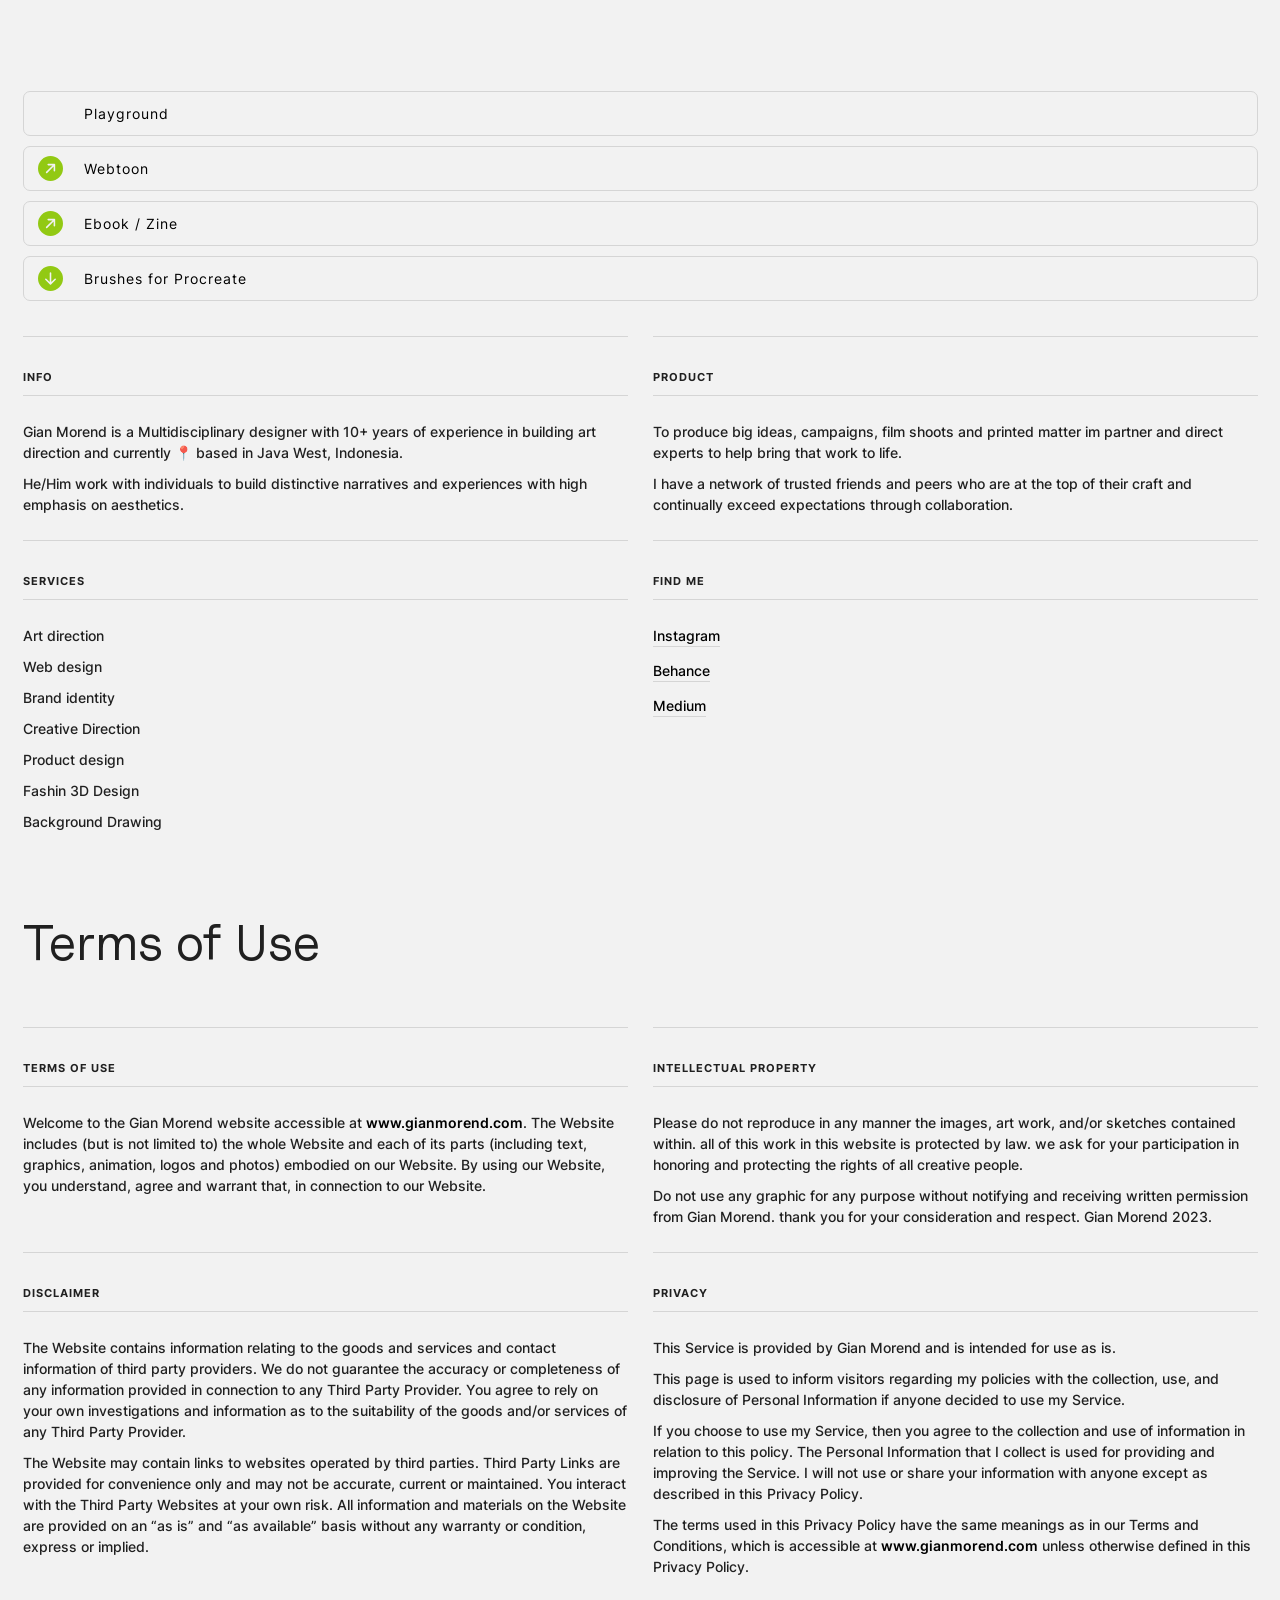
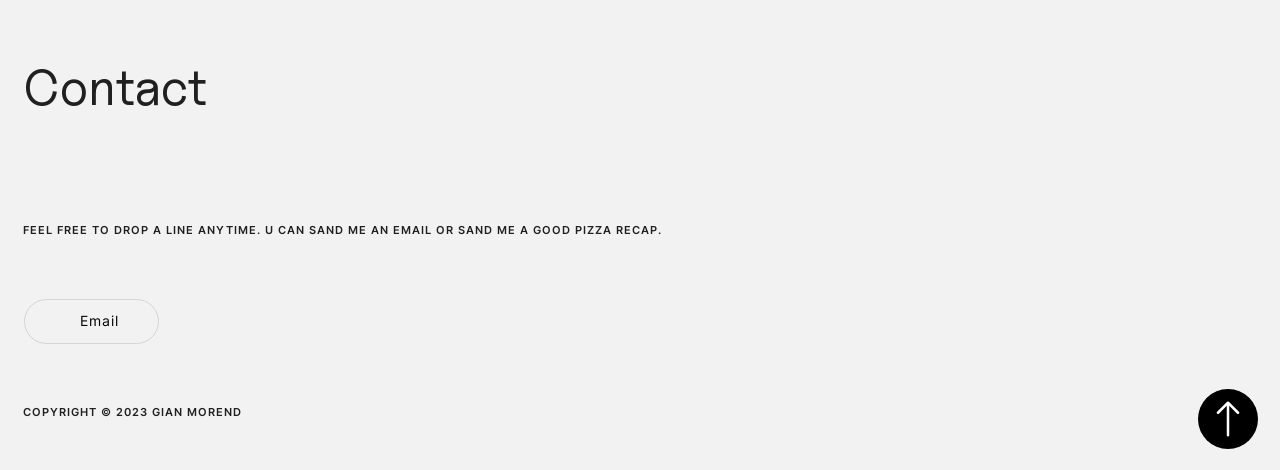
==== index.html @ 95c5c46a "Add files via upload" ====
<!DOCTYPE html>
<html lang="en">

<head>
    <meta http-equiv="Content-Type" content="text/html; charset=utf-8">
    <title>About</title>
    <meta name="viewport" content="width=device-width, initial-scale=1.0">

    <meta name="yandex-verification" content="52878cf6aee38887" />
    <meta name="twitter:card" content="summary_large_image" />
    <meta name="twitter:site" content="@gianmorend" />
    <meta name="twitter:title" content="Gian Morend" />
    <meta name="twitter:description" content="INDENPENDENT DESIGNER. WEBTOONIST AND SCREENWRITER" />
    <meta name="twitter:image"
        content="https://res.cloudinary.com/morend/image/upload/v1678618987/Screenshot_from_2023-03-12_18-02-25_wudbld.png" />
    <meta name="description" content="INDENPENDENT DESIGNER. WEBTOONIST AND SCREENWRITER">
    <meta name="keywords" content="Brush, Procreate, Morend Brush for Procreate">
    <meta content="Morend brush for procreate">
    <link rel="shortcut icon"
        href="https://res.cloudinary.com/morend/image/upload/v1679124989/icon/moai_1f5ff_qkqwdt.webp">

    <link rel="stylesheet" href="css/css.css">
    <link rel="stylesheet" href="css/owl.carousel.min.css" />
    <link type="text/css" rel="stylesheet" href="css/materialize.min.css" media="screen,projection">

    <!-- Google Tag Manager -->
    <script>
        (function (w, d, s, l, i) {
            w[l] = w[l] || [];
            w[l].push({
                'gtm.start': new Date().getTime(),
                event: 'gtm.js'
            });
            var f = d.getElementsByTagName(s)[0],
                j = d.createElement(s),
                dl = l != 'dataLayer' ? '&l=' + l : '';
            j.async = true;
            j.src =
                'https://www.googletagmanager.com/gtm.js?id=' + i + dl;
            f.parentNode.insertBefore(j, f);
        })(window, document, 'script', 'dataLayer', 'GTM-NZN8H2R9');
    </script>
    <!-- End Google Tag Manager -->

    <!-- Google tag (gtag.js) -->
    <script async src="https://www.googletagmanager.com/gtag/js?id=G-K4Y9S3C2N0"></script>
    <script>
        window.dataLayer = window.dataLayer || [];

        function gtag() {
            dataLayer.push(arguments);
        }
        gtag('js', new Date());

        gtag('config', 'G-K4Y9S3C2N0');
    </script>
</head>

<body>
    <!-- Google Tag Manager (noscript) -->
    <noscript>
        <iframe src="https://www.googletagmanager.com/ns.html?id=GTM-NZN8H2R9" height="0" width="0"
            style="display:none;visibility:hidden">
        </iframe>
    </noscript>
    <!-- End Google Tag Manager (noscript) -->

    <div id="top"></div>
    <div class="top"></div>

    <div class="row hidephone">
        <div class="col-s-12 col-m-12 col-l-12 col-b-6">
            <div class="btnheader">
                <a href="index.html">
                    <div class="btnlink">
                        <svg xmlns="http://www.w3.org/2000/svg" width="16" height="16" fill="currentColor"
                            class="bi bi-arrow-up-right-circle-fill" viewBox="0 0 16 16">
                            <path
                                d="M0 8a8 8 0 1 0 16 0A8 8 0 0 0 0 8zm5.904 2.803a.5.5 0 1 1-.707-.707L9.293 6H6.525a.5.5 0 1 1 0-1H10.5a.5.5 0 0 1 .5.5v3.975a.5.5 0 0 1-1 0V6.707l-4.096 4.096z" />
                        </svg>
                        <div class="btnico hitam">
                            Webtoon
                        </div>
                    </div>
                </a>
                <a href="index.html">
                    <div class="btnlink">
                        <svg xmlns="http://www.w3.org/2000/svg" width="16" height="16" fill="currentColor"
                            class="bi bi-arrow-up-right-circle-fill" viewBox="0 0 16 16">
                            <path
                                d="M0 8a8 8 0 1 0 16 0A8 8 0 0 0 0 8zm5.904 2.803a.5.5 0 1 1-.707-.707L9.293 6H6.525a.5.5 0 1 1 0-1H10.5a.5.5 0 0 1 .5.5v3.975a.5.5 0 0 1-1 0V6.707l-4.096 4.096z" />
                        </svg>
                        <div class="btnico hitam">
                            Ebook
                        </div>
                    </div>
                </a>
                <a href="index.html">
                    <div class="btnlink">
                        <svg xmlns="http://www.w3.org/2000/svg" width="16" height="16" fill="currentColor"
                            class="bi bi-arrow-down-circle-fill" viewBox="0 0 16 16">
                            <path
                                d="M16 8A8 8 0 1 1 0 8a8 8 0 0 1 16 0zM8.5 4.5a.5.5 0 0 0-1 0v5.793L5.354 8.146a.5.5 0 1 0-.708.708l3 3a.5.5 0 0 0 .708 0l3-3a.5.5 0 0 0-.708-.708L8.5 10.293V4.5z" />
                        </svg>
                        <div class="btnico hitam">
                            Brushes
                        </div>
                    </div>
                </a>
            </div>
        </div>
    </div>
    <div class="row hidephone">
        <div class="col-s-12 col-m-12 col-l-12 col-b-6">
            <div class="btnheaderright">
                <!--<a href="index.html">
                    <div class="btnlink right">
                        <div id="pin"></div>
                        <div class="btnico hitam">
                            Shop
                        </div>
                    </div>
                </a>-->
                <a href="index.html">
                    <div class="btnlink right">
                        <div id="ig"></div>
                        <div class="btnico hitam">
                            Playground
                        </div>
                    </div>
                </a>
            </div>
        </div>
    </div>

    <div class="collection">
        <div class="owl-carousel owl-theme">
            <div class="item">
                <img src="img/Portrait/01.jpg" alt="">
            </div>
            <div class="item">
                <img src="img/Portrait/02.jpg" alt="">
            </div>
            <div class="item">
                <img src="img/Portrait/03.jpg" alt="">
            </div>
            <div class="item">
                <img src="img/Portrait/04.jpg" alt="">
            </div>
            <div class="item">
                <img src="img/Portrait/05.jpg" alt="">
            </div>
        </div>
    </div>

    <div class="feed">
        <div class="row">
            <div class="col-m-12 col-s-12 hidedesktop">
                <div class="space">

                    <ul>
                        <li>
                            <img src="img/Portrait/02.jpg" alt="" srcset="">
                            <a href="playground.html">
                                <div class="btnphone">
                                    <div id="ig"></div>
                                    <em>
                                        Playground
                                    </em>
                                </div>
                            </a>
                        </li>
                    </ul>


                    <!--<a href="">
                        <div class="btnphone">
                            <div id="pin"></div>
                            <em>
                                Shop
                            </em>
                        </div>
                    </a>-->

                    <a href="">
                        <div class="btnphone">
                            <svg xmlns="http://www.w3.org/2000/svg" width="16" height="16" fill="currentColor"
                                class="bi bi-arrow-up-right-circle-fill" viewBox="0 0 16 16">
                                <path
                                    d="M0 8a8 8 0 1 0 16 0A8 8 0 0 0 0 8zm5.904 2.803a.5.5 0 1 1-.707-.707L9.293 6H6.525a.5.5 0 1 1 0-1H10.5a.5.5 0 0 1 .5.5v3.975a.5.5 0 0 1-1 0V6.707l-4.096 4.096z" />
                            </svg>
                            <em>
                                Webtoon
                            </em>
                        </div>
                    </a>
                    <a href="">
                        <div class="btnphone">
                            <svg xmlns="http://www.w3.org/2000/svg" width="16" height="16" fill="currentColor"
                                class="bi bi-arrow-up-right-circle-fill" viewBox="0 0 16 16">
                                <path
                                    d="M0 8a8 8 0 1 0 16 0A8 8 0 0 0 0 8zm5.904 2.803a.5.5 0 1 1-.707-.707L9.293 6H6.525a.5.5 0 1 1 0-1H10.5a.5.5 0 0 1 .5.5v3.975a.5.5 0 0 1-1 0V6.707l-4.096 4.096z" />
                            </svg>
                            <em>
                                Ebook / Zine
                            </em>
                        </div>
                    </a>
                    <a href="">
                        <div class="btnphone">
                            <svg xmlns="http://www.w3.org/2000/svg" width="16" height="16" fill="currentColor"
                                class="bi bi-arrow-down-circle-fill" viewBox="0 0 16 16">
                                <path
                                    d="M16 8A8 8 0 1 1 0 8a8 8 0 0 1 16 0zM8.5 4.5a.5.5 0 0 0-1 0v5.793L5.354 8.146a.5.5 0 1 0-.708.708l3 3a.5.5 0 0 0 .708 0l3-3a.5.5 0 0 0-.708-.708L8.5 10.293V4.5z" />
                            </svg>
                            <em>
                                Brushes for Procreate
                            </em>
                        </div>
                    </a>
                </div>
            </div>
        </div>
    </div>

    <div class="feed">
        <div class="row">
            <div class="col-s-12 col-m-6 col-l-6 col-b-3">
                <div class="titlemenu">
                    <p>Info</p>
                </div>
                <div class="info">
                    <p>
                        Gian Morend is a Multidisciplinary designer
                        with 10+ years of experience in
                        building art direction and currently 📍 based in
                        Java West, Indonesia.
                    </p>
                    <p>
                        He/Him work with individuals to build
                        distinctive narratives and experiences with high
                        emphasis on aesthetics.
                    </p>
                </div>
            </div>

            <div class="col-s-12 col-m-6 col-l-6 col-b-3">
                <div class="titlemenu">
                    <p>Product</p>
                </div>
                <div class="info">
                    <p>
                        To produce big ideas, campaigns, film shoots and printed matter im partner and direct
                        experts to
                        help bring that work to life.
                    </p>
                    <p>
                        I have a network of trusted friends and peers who are at the
                        top of their craft and continually exceed expectations through collaboration.
                    </p>
                </div>
            </div>

            <div class="col-s-12 col-m-6 col-l-6 col-b-3">
                <div class="titlemenu">
                    <p>Services</p>
                </div>
                <div class="info">
                    <p>
                        Art direction
                    </p>
                    <p>
                        Web design
                    </p>
                    <p>
                        Brand identity
                    </p>
                    <p>
                        Creative Direction
                    </p>
                    <p>
                        Product design
                    </p>
                    <p>
                        Fashin 3D Design
                    </p>
                    <p>
                        Background Drawing
                    </p>
                </div>
            </div>

            <div class="col-s-12 col-m-6 col-l-6 col-b-3">
                <div class="titlemenu">
                    <p>Find Me</p>
                </div>
                <div class="info">
                    <div class="infobtn">
                        <div class="buton">
                            <a href="https://www.instagram.com/gianmorend/" target="_blank">
                                Instagram
                            </a>
                        </div>
                    </div>
                    <div class="infobtn">
                        <div class="buton">
                            <a href="https://www.behance.net/morend" target="_blank">
                                Behance
                            </a>
                        </div>
                    </div>
                    <div class="infobtn">
                        <div class="buton">
                            <a href="https://medium.com/@morend" target="_blank">
                                Medium
                            </a>
                        </div>
                    </div>
                </div>
            </div>

        </div>

        <div class="row">
            <div class="col-m-12 col-l-6 col-s-12">
                <div class="title">
                    Terms of Use
                </div>
            </div>
        </div>

        <div class="row">
            <div class="col-s-12 col-m-6 col-l-6 col-b-3">
                <div class="titlemenu">
                    <p>Terms of Use</p>
                </div>
                <div class="info">
                    <p>
                        Welcome to the Gian Morend website accessible at
                        <a href="https://gianmorend.com/">www.gianmorend.com</a>. The Website
                        includes (but is not limited to) the whole Website and each of its parts (including text,
                        graphics,
                        animation, logos and photos) embodied on our Website. By using our Website, you understand,
                        agree
                        and
                        warrant that, in connection to our Website.
                    </p>
                </div>
            </div>

            <div class="col-s-12 col-m-6 col-l-6 col-b-3">
                <div class="titlemenu">
                    <p>Intellectual Property</p>
                </div>
                <div class="info">
                    <p>
                        Please do not reproduce in any manner the images,
                        art work, and/or sketches contained within.
                        all of this work in this website is protected by law.
                        we ask for your participation in honoring and protecting
                        the rights of all creative people.
                    </p>
                    <p>
                        Do not use any graphic for any purpose without notifying
                        and receiving written permission from Gian Morend.
                        thank you for your consideration and respect.
                        Gian Morend 2023.
                    </p>
                </div>
            </div>

            <div class="col-s-12 col-m-6 col-l-6 col-b-3">
                <div class="titlemenu">
                    <p>Disclaimer</p>
                </div>
                <div class="info">
                    <p>
                        The Website contains information relating to the goods and services and contact information
                        of
                        third
                        party providers. We do not guarantee the accuracy or completeness of any
                        information provided in connection to any Third Party Provider. You agree to rely on your
                        own
                        investigations and information as to the suitability of the goods and/or services of any
                        Third
                        Party
                        Provider.
                    </p>

                    <p>
                        The Website may contain links to websites operated by third parties. Third Party
                        Links are provided for convenience only and may not be accurate, current or maintained.
                        You interact with the Third Party Websites at your own
                        risk. All information and materials on the Website are provided on an “as is” and “as
                        available”
                        basis
                        without any warranty or condition, express or implied.
                    </p>
                </div>
            </div>
            <div class="col-s-12 col-m-6 col-l-6 col-b-3">
                <div class="titlemenu">
                    <p>Privacy</p>
                </div>
                <div class="info">
                    <p>
                        This Service is provided by Gian Morend and is intended for use as is.
                    </p>
                    <p>
                        This page is used to inform visitors regarding my policies with the collection, use, and
                        disclosure
                        of
                        Personal Information if anyone decided to use my Service.
                    </p>
                    <p>
                        If you choose to use my Service, then you agree to the collection and use of information in
                        relation
                        to
                        this policy. The Personal Information that I collect is used for providing and improving the
                        Service. I
                        will not use or share your information with anyone except as described in this Privacy
                        Policy.
                    </p>
                    <p>
                        The terms used in this Privacy Policy have the same meanings as in our Terms and Conditions,
                        which
                        is
                        accessible at <a href="https://gianmorend.com/">www.gianmorend.com</a> unless otherwise
                        defined
                        in
                        this
                        Privacy Policy.
                    </p>

                </div>
            </div>
        </div>

        <div class="row">
            <div class="col-m-12 col-l-6 col-s-12">
                <div class="title">
                    Contact
                </div>
            </div>
        </div>

        <div class="row">
            <div class="col-s-12 col-m-12 col-l-12 col-b-12">
                <div class="info lite">
                    Feel free to drop a line anytime. U can sand me an Email or
                    sand me a good Pizza Recap.
                </div>
            </div>
            <div class="col-s-12 col-m-12 col-l-12 col-b-12">
                <a href="mailto:hi@gianmorend.com" target="_blank">
                    <div class="btnlink">
                        <div id="email"></div>
                        <em>
                            Email
                        </em>
                    </div>
                </a>
            </div>
            <div class="col-s-12 col-m-6 col-l-6 col-b-6">
                <div class="info lite">
                    COPYRIGHT © 2023 GIAN MOREND
                </div>
            </div>
            <div class="col-s-12 col-m-6 col-l-6 col-b-6">
                <div class="footer">
                    <a href="#top">
                        <div class="btntop">
                            <svg xmlns="http://www.w3.org/2000/svg" width="16" height="16" fill="currentColor"
                                class="bi bi-arrow-up" viewBox="0 0 16 16">
                                <path fill-rule="evenodd"
                                    d="M8 15a.5.5 0 0 0 .5-.5V2.707l3.146 3.147a.5.5 0 0 0 .708-.708l-4-4a.5.5 0 0 0-.708 0l-4 4a.5.5 0 1 0 .708.708L7.5 2.707V14.5a.5.5 0 0 0 .5.5z" />
                            </svg>
                        </div>
                    </a>
                </div>
            </div>
        </div>

    </div>



    <script type="text/javascript" src="https://code.jquery.com/jquery-3.2.1.min.js"></script>
    <script src="js/owl.carousel.min.js"></script>
    <script src="js/materialize.min.js"></script>

    <script>
        $(document).ready(function () {
            // the "href" attribute of the modal trigger must specify the modal ID that wants to be triggered
            $('.modal').modal();
        });
    </script>

    <script>
        $('.owl-carousel').owlCarousel({
            loop: true,
            margin: 20,
            nav: false,
            responsive: {
                0: {
                    stagePadding: 20,
                    items: 1.2
                },
                600: {
                    stagePadding: 20,
                    items: 1.3
                },
                1024: {
                    stagePadding: 20,
                    items: 3.3
                },
                1280: {
                    stagePadding: 20,
                    items: 4.3
                },
                1140: {
                    stagePadding: 20,
                    items: 3.5
                }
            }
        })
    </script>
</body>

</html>
---- css/css.css ----
html,
body {
    height: 100%;
    width: 100%;
    transition: 0.8s ease-in-out;

    /*padding: 0 5.5px 0 5.5px;*/
    margin: 0;
    scroll-behavior: smooth;
    line-height: 1.5;
    font-weight: 400;
    font-family: "Didotstd";
    font-family: "TheanoDidot";
    font-family: "SuisseIntlCond";
    font-family: "TheanoDidot";
    font-family: "DidoNewYorkSmall-Regulartlight";
    font-family: "NewYorkLarge-Regular";
    font-family: "NewYorkExtraLarge-Regular";
    font-family: "AppleGaramond";
    font-family: "AppleGaramond-Light";
    font-family: "Outfit";
    font-family: "NewYork";
    font-family: "TimesCnd";
    font-family: "ITCGaramondStd-LtCond";
    font-family: "TimesNewerRoman";
    font-family: "ABCSynt";
    font-family: "PPEditorialNew-Ultralight";
    font-family: "Oswald";
    font-family: "Didotlight";
    font-family: "SuisseIntlCond";
    font-family: "AveriaSerifLibre-Regular";
    font-family: "NewYorkMedium-Regular";
    font-family: "EBGaramond";
    font-family: "PPTelegraf-Regular";
    font-family: "SimpleType";
    font-family: "Almarai-Regular";
    font-family: "SairaCondensed-Medium";
    font-family: "PlusJakartaSans";
    font-family: "AveriaSerifLibre-light";
    font-family: "UncutSans";
    font-family: "Inter";

    background-color: #f1f1f1;
    background-color: #ffffff;
    background-color: #f2f2f2;
    /*font-family: -apple-system, BlinkMacSystemFont, "Segoe UI", Roboto,
        Oxygen-Sans, Ubuntu, Cantarell, "Helvetica Neue", sans-serif;*/
}

/* width */
::-webkit-scrollbar {
    width: 0px;
    transition: ease 0.4s;
    z-index: 0;
}

/* Track */
::-webkit-scrollbar-track {
    box-shadow: none;
}

/* Handle */
::-webkit-scrollbar-thumb {
    border-top: 6px solid #f2f2f2;
    border: 5px solid #f2f2f2;
    background: #d5d5d5;
    border-radius: 60px;
}

/* Handle on hover */
::-webkit-scrollbar-thumb:hover {
    background: #202020;
}

/* Drad color */
::selection {
    color: #f2f2f2;
    background: #202020;
}

:after,
:before {
    box-sizing: border-box;
    margin: 0;
    padding: 0;
}

* {
    box-sizing: border-box;
}

a {
    color: #000;
    text-decoration: none;
}

img {
    width: 100%;
    border-radius: 10px;
    pointer-events: none;
}


@font-face {
    font-display: wrap;
    font-family: "SimpleType";
    src: url("../font/SimpleType.ttf");
}

@font-face {
    font-display: swap;
    font-family: "PlusJakartaSans";
    src: url("../font/PlusJakartaSans.ttf");
}

@font-face {
    font-display: wrap;
    font-family: "Almarai-Regular";
    src: url("../font/Almarai-Regular.ttf");
}

@font-face {
    font-display: wrap;
    font-family: "SpaceGrotesk";
    src: url("../font/SpaceGrotesk-VariableFont_wght.ttf");
}

@font-face {
    font-display: wrap;
    font-family: "AveriaSerifLibre-light";
    src: url("../font/AveriaSerifLibre-light.ttf");
}

@font-face {
    font-display: wrap;
    font-family: "AveriaSerifLibre-Regular";
    src: url("../font/AveriaSerifLibre-Regular.ttf");
}

@font-face {
    font-display: wrap;
    font-family: "AveriaSerifLibre-Bold";
    src: url("../font/AveriaSerifLibre-Bold.ttf");
}

@font-face {
    font-display: wrap;
    font-family: "PPEditorialNew-Regular";
    src: url("../font/PPEditorialNew-Regular.otf");
}

@font-face {
    font-display: wrap;
    font-family: "PPEditorialNew-Ultralight";
    src: url("../font/PPEditorialNew-Ultralight.otf");
}

@font-face {
    font-display: wrap;
    font-family: "ITCGaramondStd-Lt";
    src: url("../font/ITCGaramondStd-Lt.otf");
}

@font-face {
    font-display: wrap;
    font-family: "ITCGaramondStd-LtCond";
    src: url("../font/ITCGaramondStd-LtCond.otf");
}

@font-face {
    font-display: wrap;
    font-family: "ITCGaramondStd-BkCond";
    src: url("../font/ITCGaramondStd-BkCond.otf");
}

@font-face {
    font-display: wrap;
    font-family: "PPTelegraf-Regular";
    src: url("../font/PPTelegraf-Regular.otf");
}

@font-face {
    font-display: wrap;
    font-family: "Syne";
    src: url("../font/Syne-VariableFont_wght.ttf");
}

@font-face {
    font-display: wrap;
    font-family: "CrimsonPro";
    src: url("../font/CrimsonPro-VariableFont_wght.ttf");
}

@font-face {
    font-display: wrap;
    font-family: "Oswald";
    src: url("../font/Oswald-VariableFont_wght.ttf");
}

@font-face {
    font-display: wrap;
    font-family: "Outfit";
    src: url("../font/Outfit-VariableFont_wght.ttf");
}

@font-face {
    font-display: wrap;
    font-family: "ABCSynt";
    src: url("../font/ABCSyntVariable-Trial.ttf");
}

@font-face {
    font-display: wrap;
    font-family: "EBGaramond";
    src: url("../font/EBGaramond-VariableFont_wght.ttf");
}

@font-face {
    font-display: wrap;
    font-family: "Didotstd";
    src: url("../font/Didot\ LT\ Std\ Roman.otf");
}

@font-face {
    font-display: wrap;
    font-family: "TheanoDidot";
    src: url("../font/TheanoDidot-Regular.ttf");
}

@font-face {
    font-display: wrap;
    font-family: "SuisseIntlCond";
    src: url("../font/SuisseIntlCond-Thin-WebTrial.ttf");
}

@font-face {
    font-display: wrap;
    font-family: "TimesCnd";
    src: url("../font/Times\ New\ Roman\ MT\ Std\ Condensed.otf");
}

@font-face {
    font-display: wrap;
    font-family: "TimesNewerRoman";
    src: url("../font/TimesNewerRoman-Regular.otf");
}

@font-face {
    font-display: wrap;
    font-family: "LibreCaslonDisplay";
    src: url("../font/LibreCaslonDisplay-Regular.ttf");
}

@font-face {
    font-display: wrap;
    font-family: "Times-New-Roman-Special";
    src: url("../font/Times-New-Roman-Special-G1.ttf");
}

@font-face {
    font-display: wrap;
    font-family: "Didotlight";
    src: url("../font/Didot\ HTFL11Light\ Regular.otf");
}

@font-face {
    font-display: wrap;
    font-family: "DidoNewYorkSmall-Regulartlight";
    src: url("../font/NewYorkSmall-Regular.otf");
}

@font-face {
    font-display: wrap;
    font-family: "NewYorkMedium-Regular";
    src: url("../font/NewYorkMedium-Regular.otf");
}

@font-face {
    font-display: wrap;
    font-family: "NewYorkLarge-Regular";
    src: url("../font/NewYorkLarge-Regular.otf");
}

@font-face {
    font-display: wrap;
    font-family: "NewYorkExtraLarge-Regular";
    src: url("../font/NewYorkExtraLarge-Regular.otf");
}

@font-face {
    font-display: wrap;
    font-family: "NewYork";
    src: url("../font/NewYork.ttf");
}

@font-face {
    font-display: wrap;
    font-family: "AppleGaramond-Bold";
    src: url("../font/AppleGaramond-Bold.ttf");
}

@font-face {
    font-display: wrap;
    font-family: "AppleGaramond-Light";
    src: url("../font/AppleGaramond-Light.ttf");
}

@font-face {
    font-display: wrap;
    font-family: "AppleGaramond";
    src: url("../font/AppleGaramond.ttf");
}

@font-face {
    font-display: wrap;
    font-family: "Inter";
    src: url("../font/Inter-VariableFont_slnt\,wght.ttf");
}

@font-face {
    font-display: wrap;
    font-family: "Inter-Medium";
    src: url("../font/Inter-Medium.ttf");
}

@font-face {
    font-display: wrap;
    font-family: "Inter-SemiBold";
    src: url("../font/Inter-SemiBold.ttf");
}

@font-face {
    font-display: wrap;
    font-family: "Inter-Bold";
    src: url("../font/Inter-Bold.ttf");
}

@font-face {
    font-display: wrap;
    font-family: "SimpleType";
    src: url("../font/SimpleType.ttf");
}

@font-face {
    font-display: wrap;
    font-family: "SairaCondensed-Medium";
    src: url("../font/SairaCondensed-Medium.ttf");
}

@font-face {
    font-display: wrap;
    font-family: "UncutSans";
    src: url("../font/UncutSans-Variable.ttf");
}

@font-face {
    font-display: wrap;
    font-family: "Now-Regular";
    src: url("../font/Now-Regular.otf");
}

@font-face {
    font-display: wrap;
    font-family: "Now";
    src: url("../font/Now-Medium.otf");
}

@font-face {
    font-display: wrap;
    font-family: "NowAlt-Light";
    src: url("../font/NowAlt-Light.otf");
}

@font-face {
    font-display: wrap;
    font-family: "Now-Medium";
    src: url("../font/Now-Medium.otf");
}

@font-face {
    font-display: wrap;
    font-family: "Now-HelveticaNowDisplay-Regular";
    src: url("../font/HelveticaNowDisplay-Regular.ttf");
}

@font-face {
    font-display: wrap;
    font-family: "HelveticaNowDisplay-Medium";
    src: url("../font/HelveticaNowDisplay-Medium.ttf");
}

@font-face {
    font-display: wrap;
    font-family: "Roboto-Regular";
    src: url("../font/Roboto-Regular.ttf");
}

#eye {
    background: url("https://res.cloudinary.com/morend/image/upload/v1700345766/icon/microsoftteam/Eyes_ce84q1.webp") no-repeat;
    width: 25px;
    height: 25px;
    position: absolute;
    top: 7px;
    left: 5px;
    margin-left: 10px;
    background-size: 100%;
    cursor: pointer;
    float: left;
}

#bird {
    background: url("https://res.cloudinary.com/morend/image/upload/v1702243208/icon/Bird_hftjcy.webp") no-repeat;
    width: 25px;
    height: 25px;
    position: absolute;
    top: 7.5px;
    left: 5px;
    margin-left: 10px;
    background-size: 100%;
    cursor: pointer;
    float: left;
}

#email {
    background: url("https://res.cloudinary.com/morend/image/upload/v1700347367/icon/microsoftteam/Postbox_ghbszw.webp") no-repeat;
    width: 25px;
    height: 25px;
    position: absolute;
    top: 8px;
    left: 5px;
    margin-left: 10px;
    background-size: 100%;
    cursor: pointer;
    float: left;
}

#home {
    background: url("https://raw.githubusercontent.com/Tarikul-Islam-Anik/Animated-Fluent-Emojis/master/Emojis/Objects/Moai.png") no-repeat;
    width: 25px;
    height: 25px;
    position: absolute;
    top: 8px;
    left: 5px;
    margin-left: 10px;
    background-size: 100%;
    cursor: pointer;
    float: left;
}

#mail {
    background: url("https://em-content.zobj.net/source/microsoft/379/open-mailbox-with-lowered-flag_1f4ed.png") no-repeat;
    width: 29px;
    height: 29px;
    position: absolute;
    top: 4px;
    left: 3px;
    margin-left: 10px;
    background-size: 100%;
    cursor: pointer;
    float: left;
}

#bookmark {
    background: url("https://res.cloudinary.com/morend/image/upload/v1700345774/icon/microsoftteam/PinchingHandLightSkinTone_imqqrf.webp") no-repeat;
    width: 28px;
    height: 28px;
    position: absolute;
    top: 6px;
    left: 3px;
    margin-left: 10px;
    background-size: 100%;
    cursor: pointer;
    float: left;
}

#sparkles {
    background: url("https://res.cloudinary.com/morend/image/upload/v1700476828/icon/microsoftteam/Sparkles_m9op7w.webp") no-repeat;
    width: 28px;
    height: 28px;
    position: absolute;
    top: 4.5px;
    left: 3px;
    margin-left: 10px;
    background-size: 100%;
    cursor: pointer;
    float: left;
}

#bookgreen {
    background: url("https://em-content.zobj.net/source/microsoft/379/green-book_1f4d7.png") no-repeat;
    width: 28px;
    height: 28px;
    position: absolute;
    top: 7px;
    left: 3px;
    margin-left: 10px;
    background-size: 100%;
    cursor: pointer;
    float: left;
}

#playground {
    background: url("https://res.cloudinary.com/morend/image/upload/v1700345766/icon/microsoftteam/Eyes_ce84q1.webp") no-repeat;
    width: 28px;
    height: 28px;
    position: absolute;
    top: 5px;
    left: 5px;
    margin-left: 10px;
    background-size: 100%;
    cursor: pointer;
    float: left;
}

#pin {
    background: url("https://res.cloudinary.com/morend/image/upload/v1700476767/RoundPushpin_kyiem1.webp") no-repeat;
    width: 28px;
    height: 28px;
    position: absolute;
    top: 7px;
    left: 3px;
    margin-left: 10px;
    background-size: 100%;
    cursor: pointer;
    float: left;
}

#shop {
    background: url("https://em-content.zobj.net/source/microsoft/379/shopping-bags_1f6cd-fe0f.png") no-repeat;
    width: 28px;
    height: 28px;
    position: absolute;
    top: 7px;
    left: 3px;
    margin-left: 10px;
    background-size: 100%;
    cursor: pointer;
    float: left;
}

.row::after {
    content: "";
    clear: both;
    display: table;
}

[class*="col-"] {
    float: left;
    padding: 25px;
}

ul li img {
    visibility: hidden;
    position: fixed;
    top: 20px;
    right: 18px;
    padding: 0;
    transition: transform 0.3s ease;
    -webkit-transition-delay: 0.1s;
    -moz-transition-delay: 0.1s;
    -o-transition-delay: 0.1s;
    transform: scale(0);
    transition: transform 0.3s ease;
    height: 95%;
    width: auto;
    z-index: 99;
    border-radius: 5px;
}

ul li:hover img {
    visibility: visible;
    display: block;
    transform: scale(1);
    border-radius: 35px;
}

/* other start */

.top {
    height: 70px;
}

.feed {
    position: relative;
    padding: 0 15px 0 15px;
}

.frame {
    height: 100%;
    width: 100%;
    position: relative;
    justify-content: center;
    align-items: center;
    display: flex;
}

.frame img {
    height: 80%;
    width: auto;
    position: absolute;
    mix-blend-mode: multiply;
}

.collections {
    width: 100%;
    float: left;
    position: relative;
}

.line {
    border-bottom: 1px solid #313131;
}

.lines {
    border-bottom: 1px solid #d5d5d5;
    position: relative;
    float: left;
    height: 0px;
    width: 100%;
}

.space {
    float: left;
    width: 100%;
    margin-bottom: 25px;
}

em {
    margin-right: 50px;
    font-size: 14px;
    font-weight: 600;
    letter-spacing: 1px;
    font-family: "Inter";
    font-style: normal;
    line-height: 1px;
    text-transform: uppercase;
}

b {
    font-size: 18px;
    line-height: 18px;
    letter-spacing: 1px;
    font-family: "Now-HelveticaNowDisplay-Regular";
}

p {
    margin: 0;
}

.coll {
    float: left;
    margin-top: 20px;
}

.coll.left {
    padding-left: 25px;
}

.grey {
    border-bottom: 1px solid #d5d5d5;
}

.satu {
    background-color: #F0F4C3;
}

.satu img {
    background-color: #FFFDE7;
    padding: 3px;
}

.satu:hover {
    background-color: #CDDC39;
}

.dua {
    background-color: #DCEDC8;
}

.dua:hover {
    background-color: #8BC34A;
}

.dua img {
    background-color: #F9FBE7;
}

.tiga {
    background-color: #C8E6C9;
}

.tiga img {
    background-color: #F1F8E9;
    padding: 3px;
}

.tiga:hover {
    background-color: #4CAF50;
}

.empat {
    background-color: #B2DFDB;
}

.empat img {
    background-color: #E8EAF6;
}

.empat:hover {
    background-color: #009688;
}

.lima {
    background-color: #B2EBF2;
}

.lima img {
    background-color: #E8EAF6;
}

.lima:hover {
    background-color: #00BCD4;
}

.enam {
    background-color: #B3E5FC;
}

.enam img {
    background-color: #E1F5FE;
    padding: 3px;
}

.enam:hover {
    background-color: #03A9F4;
}

.tujuh {
    background-color: #BBDEFB;
}

.tujuh img {
    background-color: #E1F5FE;
}

.tujuh:hover {
    background-color: #2196F3;
}

/* other end */

/* Sticky Content
==========================================================================*/
.sticky-content {
    position: sticky;
    top: 0;
    z-index: 10;
    background: none;
}

/*sticky header end*/

/* menubutton start */

.menubutton {
    float: left;
    width: 100%;
    max-height: 35px;
    height: 35px;
    display: flex;
    overflow-x: auto;
    overflow: none;
    margin-right: 5px;
    padding-left: 15px;
    position: absolute;
    bottom: 15px;
}

.menubutton::-webkit-scrollbar {
    width: 0;
    height: 0;
}

.menubuttontop {
    margin: 10px 0 0 0;
    float: left;
    width: 100%;
    max-height: 40px;
    height: 40px;
    display: flex;
    overflow-x: auto;
    overflow: none;
    position: relative;
    line-height: 1px;
    padding-left: 140px;
    transition: ease 0.4s;
}

.menubuttontop::-webkit-scrollbar {
    width: 0;
    height: 0;
}

/* menubuttontop end */

/* itembutton start */

.itembutton {
    font-size: 13px;
    height: 30px;
    width: auto;
    align-items: center;
    justify-content: center;
    display: flex;
    padding: 0 15px 0 15px;
    border-radius: 5px;
    letter-spacing: 1.1px;
    margin-left: 7px;
    position: relative;
    float: left;
    font-weight: 400;
    /* From https://css.glass */
    /* From https://css.glass */
    background: rgba(60, 60, 60, 0.08);
    backdrop-filter: blur(4.5px);
    -webkit-backdrop-filter: blur(4.5px);
}

.itembutton:hover {
    background-color: #000;
    color: #fff;
    cursor: pointer;
    transition: ease 0.4s;
}

.one {
    float: left;
    height: 40px;
    width: auto;
    border-radius: 50px;
    margin-left: 5px;
    font-family: "Inter";
    color: #000;
    position: relative;
}

.two {
    float: left;
    height: 40px;
    width: 40px;
    justify-content: center;
    align-items: center;
    display: flex;
}

.two img {
    height: 30px;
    width: 30px;
    border-radius: 100%;
}

.two svg {
    height: 25px;
    width: 25px;
    border-radius: 100%;
    fill: #2E7D32;
}

.three {
    height: 40px;
    width: auto;
    justify-content: center;
    align-items: center;
    display: flex;
    font-size: 15px;
    letter-spacing: 1px;
    padding: 0 20px 0 8px;
}

.for {
    float: left;
    height: 40px;
    width: 40px;
    justify-content: center;
    align-items: center;
    display: flex;
    padding-bottom: 5px;
    padding-left: 5px;
}

.for img {
    height: 25px;
    width: 25px;
    border-radius: 100%;
}

/* itembutton end */

/* btnmenu start */

.btnmenu {
    padding: auto;
    font-size: 15px;
    border-radius: 50px;
    background: none;
    border: 1px solid #d5d5d5;
    /*backdrop-filter: blur(6.9px);
    -webkit-backdrop-filter: blur(6.9px);*/
    float: left;
    letter-spacing: 1.1px;
    margin-right: 10px;
    position: relative;
    font-weight: 400;
    margin-top: 0px;
}

.btnmenu p {
    top: 5px;
    left: 43px;
    position: absolute;
}

.btnmenu.brushes {
    padding: 10px 10px 10px 230px;
}

.btnmenu.webtoon {
    padding: 10px 10px 10px 130px;
}

.btnmenu.ebook {
    padding: 10px 10px 10px 137px;
}

.btnmenu svg {
    width: 25px;
    height: 25px;
    position: absolute;
    top: 9px;
    left: 0px;
    margin-left: 10px;
    background-size: 100%;
    cursor: pointer;
    float: left;
    fill: #e53e44;
    fill: #92c913;
}

.btnmenu:hover {
    background-color: #000;
    color: #fff;
    border: 1px solid #000;
}

.btnheader {
    position: absolute;
    top: 25px;
    left: 20px;
    width: 49%;
}

.btnheaderright {
    top: 25px;
    position: absolute;
    right: 10px;
    width: 49%;
    padding: 0;
    margin: 0;
    float: right;
}

/* btnmenu end */


/* link start */
.link {
    height: 120px;
    border-top: 1px solid #d5d5d5;
    align-items: center;
    display: flex;
}

.ll {
    float: left;
    width: 80%;
}

.llt {
    font-size: 25px;
    font-family: "UncutSans";
    font-size: 16px;
    line-height: 18px;
}

.llb {
    font-size: 11px;
    margin-top: 5px;
    padding-left: 2px;
    letter-spacing: 1px;
    font-family: "Inter-Bold";
    text-transform: uppercase;
}

.lr {
    float: right;
    width: 20%;
    align-items: center;
    display: flex;
    justify-content: center;
    margin-right: 15px;
}

.lrl svg {
    background-color: #d5d5d5;
    border: 5px solid #d5d5d5;
    border-radius: 50px;
    padding: 2px;
    height: 45px;
    width: 45px;
}

/* link end */

/* btnlink star */

.btnlink {
    height: 45px;
    width: 135px;
    font-size: 15px;
    border-radius: 7px;
    background: none;
    border: 1px solid #d5d5d5;
    /*backdrop-filter: blur(6.9px);
    -webkit-backdrop-filter: blur(6.9px);*/
    float: left;
    letter-spacing: 1.1px;
    margin: 0 5px 10px 15px;
    position: relative;
    transition: 0.2s ease-in-out;
    font-weight: 400;
}

.btnlink.active {
    background: #000;
    border: 1px solid #000;
    color: #fff;
}

.btnlink p {
    position: absolute;
}

.btnlink.right {
    float: right;
    margin-left: -10px;
}

.btnlink.left {
    float: left;
}

.btnlink svg {
    width: 27px;
    height: 27px;
    position: absolute;
    top: 7.5px;
    left: 1px;
    margin-left: 10px;
    background-size: 100%;
    cursor: pointer;
    float: left;
    fill: #e53e44;
    fill: #92c913;
}

.btnlink em {
    font-style: normal;
    font-weight: normal;
    text-transform: none;
    position: absolute;
    left: 55px;
    top: 20px;
}

.btnlink:hover {
    background-color: #000;
    color: #fff;
    border: 1px solid #000;
}

/* btnlink end */

/* btnphone start */
.btnphone {
    height: 45px;
    width: 100%;
    font-size: 15px;
    border-radius: 7px;
    background: none;
    border: 1px solid #d5d5d5;
    /*backdrop-filter: blur(6.9px);
    -webkit-backdrop-filter: blur(6.9px);*/
    float: left;
    letter-spacing: 1.1px;
    margin: 0 5px 10px 0;
    position: relative;
    transition: 0.2s ease-in-out;
    font-weight: 400;
}

.btnphone svg {
    width: 25px;
    height: 25px;
    position: absolute;
    top: 8.5px;
    left: 4px;
    margin-left: 10px;
    background-size: 100%;
    cursor: pointer;
    float: left;
    fill: #e53e44;
    fill: #92c913;
}

.btnphone em {
    font-style: normal;
    font-weight: normal;
    text-transform: none;
    position: absolute;
    left: 60px;
    top: 20.5px;
}

/* btnphone end */

/* btnico start */

.btnico a {
    position: relative;
    text-decoration: none;
    mix-blend-mode: difference;
}

.btnico a::before {
    content: '';
    position: absolute;
    width: 100%;
    height: 2px;
    border-radius: 0px;
    background-color: #b4b4b4;
    bottom: -3px;
    left: 0;
    transform-origin: right;
    transform: scaleX(0);
    transition: transform .3s ease-in-out;
    z-index: 1;
}

.btnico a:hover::before {
    transform-origin: left;
    transition: transform .3s ease-in-out;
    transform: scaleX(1);
}

.btnico {
    margin-left: 16px;
}

/* btnico end */

/* title start */

.title {
    font-family: "UncutSans";
    font-size: 50px;
    margin: 50px 0 50px 0;
    line-height: 50px;
}

.title.top {
    font-family: "UncutSans";
    font-size: 50px;
    margin: 50px 0 0px 0;
    line-height: 50px;
}

.titleimage {
    align-items: center;
    justify-content: center;
    display: flex;
    margin: 40px 0 50px 0;
}

.titleimage.logos img {
    width: 50%;
    margin: 0px 0 0px 0;
    user-select: none;
}

.titleimage img {
    width: 90%;
}

.titletop {
    font-family: "Outfit";
    font-size: 50px;
    font-weight: 400;
    margin-bottom: 50px;
}

.titlebottom {
    padding-top: 8px;
    height: 60px;
    border-top: 1px solid #d5d5d5;
    border-bottom: 1px solid #d5d5d5;
    line-height: 16px;
    margin: 25px 0 25px 0;
    position: relative;
    float: left;
}

.titlebottom p {
    position: absolute;
    bottom: 10px;
}

.titlemenu {
    margin: 0px 0 10px 0;
    height: 60px;
    border-top: 1px solid #d5d5d5;
    border-bottom: 1px solid #d5d5d5;
    line-height: 16px;
    position: relative;
}

.titlemenu p {
    position: absolute;
    bottom: 10px;
    font-size: 11px;
    letter-spacing: 1px;
    font-family: "Inter-Bold";
    text-transform: uppercase;
}

.titlemenu.none {
    border-top: 0px solid #d5d5d5;
}

/*info start*/

.info {
    font-size: 14px;
    margin: 25px 0 25px 0;
}

.info p {
    margin-bottom: 10px;
    font-family: "Inter-Medium";
}

.info a {
    font-family: "Inter-SemiBold";
}

.info.lite {
    margin: 50px 0 50px 0;
    font-size: 11px;
    font-weight: 500;
    font-family: "Inter-SemiBold";
    letter-spacing: 1px;
    text-transform: uppercase;
}

/*info end*/

/*btntop start*/

.btntop {
    height: 60px;
    width: 60px;
    border-radius: 100%;
    align-items: center;
    justify-content: center;
    display: flex;
    float: right;
    background-color: black;
}

.btntop:hover {
    background-color: #202020;
}

.btntop svg {
    height: 40px;
    width: 40px;
    fill: white;
}

/*btntop end*/

/*infobtn start*/

.infobtn {
    float: left;
    height: 35px;
    width: 100%;
    align-items: center;
    justify-content: left;
    display: flex;
    position: relative;
}

/*infobtn end*/

/*buton start*/

.buton {
    position: absolute;
    left: 0;
}

.buton a {
    font-family: "Inter-Medium";
    position: relative;
    text-decoration: none;
    font-size: 14px;
}

.buton a::after {
    content: '';
    position: absolute;
    width: 100%;
    height: 1px;
    background-color: #d5d5d5;
    bottom: -3px;
    left: 0;
    transition: transform .3s ease-in-out;
}

.buton a::before {
    content: '';
    position: absolute;
    width: 100%;
    height: 1px;
    border-radius: 0px;
    background-color: #d5d5d5;
    bottom: -3px;
    left: 0;
    transform-origin: left;
    transform: scaleX(0);
    transition: transform .3s ease-in-out;
    z-index: 1;
}

.buton a:hover::before {
    transform-origin: right;
    background-color: #f2f2f2;
    transform: scaleX(1);
}

.buton {
    margin-left: 0px;
    top: 0;
}

/*buton end*/

/* project start */
.project {
    height: 220px;
    width: 100%;
    font-size: 14px;
    position: relative;
    margin: 25px 0 25px 0;
}

.project:hover {
    background-color: #d5d5d534;
    transition: 0.2s ease-in-out;
    border-radius: 5px;
}

.pl {
    height: 100%;
    width: 20%;
    margin: 0%;
    float: left;
    justify-content: center;
    display: flex;
    padding: 10px 10px 10px 0;
}

.pl svg {
    background-color: #d5d5d5;
    border: 5px solid #d5d5d5;
    border-radius: 50px;
    padding: 2px;
    height: 45px;
    width: 45px;
}

.pl img {
    background-color: #d5d5d5;
    border: 3px solid #d5d5d5;
    border-radius: 50px;
    padding: 1px;
    height: 45px;
    width: 45px;
}

.pl.procreate img {
    background-color: #000;
    border: 0px solid #000;
    border-radius: 50px;
    padding: 1px;
    height: 45px;
    width: 45px;
}

.pi {
    height: 30px;
    width: 80%;
    margin-top: 5px;
    float: right;
    align-items: center;
    display: flex;
    font-size: 11px;
    font-family: "Inter-Bold";
    border-bottom: 1px solid #d5d5d5;
    text-transform: uppercase;
}

.pt {
    height: 60px;
    width: 80%;
    float: right;
    justify-content: left;
    align-items: center;
    display: flex;
    position: relative;
}

.pt p {
    position: absolute;
    top: 5px;
}

.date {
    position: absolute;
    bottom: 5px;
    right: 5px;
    font-size: 14px;
}

/* project end */

/*footer start*/

.footer {
    position: relative;
    height: 80px;
    width: 100%;
    padding-top: 30px;
}

/*footer end*/


/* For mobile phones: */
[class*="col-"] {
    width: 100%;
}

@media only screen and (min-width: 320px) {
    [class*="col-"] {
        padding: 5px;
    }

    #eye {
        width: 28px;
        height: 28px;
        top: 5px;
        left: 1px;
        margin-left: 10px;
    }

    #pin {
        width: 28px;
        height: 28px;
        top: 7px;
        left: 0px;
        margin-left: 10px;
    }

    #sparkles {
        width: 23px;
        height: 23px;
        left: 1px;
        top: 3px;
    }

    #email {
        width: 26px;
        height: 26px;
        top: 8px;
        left: 1px;
        margin-left: 10px;
    }

    #home {
        width: 22px;
        height: 22px;
        left: 0px;
        top: 3.5px;
    }

    #mail {
        width: 25px;
        height: 25px;
        left: -3px;
        top: 3px;
    }

    #bookmark {
        width: 23px;
        height: 23px;
        left: 1px;
        top: 5px;
    }

    #website {
        height: 1px;
    }

    ul li:hover img {
        display: none;
    }

    .top {
        height: 15px;
    }

    .lr {
        float: right;
        width: 20%;
    }

    .ll {
        float: left;
        width: 80%;
    }

    .llt {
        font-size: 15px;
        line-height: 20px;
    }

    .project {
        height: 150px;
        margin: 0px 0 10px 0;
    }

    .info {
        margin: 0 0 0 0;
    }

    .info p {
        font-family: "Inter";
    }

    .title {
        font-size: 50px;
        line-height: 50px;
    }

    .feed {
        position: relative;
        padding: 0 10px 0 10px;
    }

    .frame img {
        height: 70%;
    }

    .menubuttontop {
        padding-left: 7px;
    }

    .three {
        padding: 0 35px 0 25px;
    }

    .btnmenu:hover a {
        color: #fff;
    }

    .btnlink {
        padding: 5px 20px 6px 25px;
        font-size: 14px;
        border-radius: 50px;
        letter-spacing: 1.1px;
        margin-right: 0px;
        margin-top: 0px;
    }

    .btnlink.left {
        left: 15px;
        top: 15px;
    }

    .hidephone {
        display: none;
    }

    .hidedesktop {
        display: inline-block;
    }

    .hidetablet {
        display: none;
    }

    .collections {
        margin-top: 20px;
    }

    .title {
        font-size: 40px;
    }

    .footer {
        padding-top: 10px;
    }
}

/*@media only screen and (min-width: 370px) {

    .frame img {
        height: 80%;
    }
}*/

@media only screen and (min-width: 390px) {
    .title {
        font-size: 50px;
    }
}

@media only screen and (min-width: 600px) {
    [class*="col-"] {
        padding: 0 12.5px 0 12.5px;
    }

    .btnlink {
        padding: 10px 30px 10px 40px;
        font-size: 15px;
        border-radius: 50px;
        margin-right: 10px;
        margin-top: 0px;
    }

    #eye {
        width: 25px;
        height: 25px;
        top: 7px;
        left: 5px;
    }

    #pin {
        width: 28px;
        height: 28px;
        top: 7px;
        left: 3px;
        margin-left: 10px;
    }

    #email {
        width: 25px;
        height: 25px;
        top: 8px;
        left: 5px;
    }

    #home {
        width: 25px;
        height: 25px;
        top: 8px;
        left: 5px;
    }

    #mail {
        width: 25px;
        height: 25px;
        top: 4px;
        left: 3px;
    }

    #bookmark {
        width: 25px;
        height: 25px;
        top: 7px;
        left: 3.5px;
    }

    #sparkles {
        width: 25px;
        height: 25px;
        top: 6.5px;
        left: 3px;
    }

    .top {
        height: 15px;
    }

    .project {
        height: 150px;
        margin: 0px 0 0px 0;
    }

    .info {
        margin: 0px 0 25px 0;
    }

    .info p {
        font-family: "Inter-Medium";
    }

    .title {
        font-size: 50px;
        line-height: 70px;
    }

    .menubuttontop {
        padding-left: 16px;
    }

    .three {
        padding: 0 20px 0 8px;
    }

    .frame img {
        height: 80%;
    }

    .btnlink {
        height: 45px;
        width: 135px;
        font-size: 15px;
        background: none;
        border: 1px solid #d5d5d5;
        letter-spacing: 1.1px;
        margin: 10px 5px 10px 1px;
    }

    .btnlink.left {
        left: 20px;
        top: 20px;
    }

    .hidephone {
        display: none;
    }

    .hidedesktop {
        display: inline-block;
    }

    .hidetablet {
        display: inline-block;
    }

    .collections {
        margin-top: 0px;
    }

    .footer {
        padding-top: 35px;
    }
}

@media only screen and (min-width: 1280px) {
    ul li:hover img {
        display: block;
    }

    .top {
        height: 30px;
    }

    .frame img {
        height: 78%;
    }

    .btnmenu:hover {
        background-color: #000;
    }

    .lr {
        float: right;
        width: 10%;
    }

    .ll {
        float: left;
        width: 80%;
    }

    .llt {
        font-size: 30px;
        line-height: 30px;
    }

    .project {
        height: 200px;
        margin: 0px 0 10px 0;
    }

    .info {
        margin: 25px 0 25px 0;
    }

    .footer {
        padding-top: 35px;
    }
}

@media only screen and (min-width: 1440px) {
    .frame img {
        height: 75%;
    }

    .feed {
        position: relative;
        padding: 0 10px 0 15px;
    }

    .menubuttontop {
        padding-left: 20px;
    }

    .hidetablet {
        display: none;
    }

    .footer {
        padding-top: 30px;
    }
}

@media only screen and (min-width: 320px) {

    /* For Phone: */
    .col-s-1 {
        width: 8.33%;
    }

    .col-s-2 {
        width: 16.66%;
    }

    .col-s-3 {
        width: 25%;
    }

    .col-s-4 {
        width: 33.33%;
    }

    .col-s-5 {
        width: 41.66%;
    }

    .col-s-6 {
        width: 50%;
    }

    .col-s-7 {
        width: 58.33%;
    }

    .col-s-8 {
        width: 66.66%;
    }

    .col-s-9 {
        width: 75%;
    }

    .col-s-10 {
        width: 83.33%;
    }

    .col-s-11 {
        width: 91.66%;
    }

    .col-s-12 {
        width: 100%;
    }
}

@media only screen and (min-width: 600px) {

    /* For Tablets: */
    .col-m-1 {
        width: 8.33%;
    }

    .col-m-2 {
        width: 16.66%;
    }

    .col-m-3 {
        width: 25%;
    }

    .col-m-4 {
        width: 33.33%;
    }

    .col-m-5 {
        width: 41.66%;
    }

    .col-m-6 {
        width: 50%;
    }

    .col-m-7 {
        width: 58.33%;
    }

    .col-m-8 {
        width: 66.66%;
    }

    .col-m-9 {
        width: 75%;
    }

    .col-m-10 {
        width: 83.33%;
    }

    .col-m-11 {
        width: 91.66%;
    }

    .col-m-12 {
        width: 100%;
    }
}

@media only screen and (min-width: 1280px) {

    /* For Laptop: */
    .col-l-1 {
        width: 8.33%;
    }

    .col-l-2 {
        width: 16.66%;
    }

    .col-l-3 {
        width: 25%;
    }

    .col-l-4 {
        width: 33.33%;
    }

    .col-l-5 {
        width: 41.66%;
    }

    .col-l-6 {
        width: 50%;
    }

    .col-l-7 {
        width: 58.33%;
    }

    .col-l-8 {
        width: 66.66%;
    }

    .col-l-9 {
        width: 75%;
    }

    .col-l-10 {
        width: 83.33%;
    }

    .col-l-11 {
        width: 91.66%;
    }

    .col-l-12 {
        width: 100%;
    }
}

@media only screen and (min-width: 1440px) {

    /* For Desktop: */
    .col-b-1 {
        width: 8.33%;
    }

    .col-b-2 {
        width: 16.66%;
    }

    .col-b-3 {
        width: 25%;
    }

    .col-b-4 {
        width: 33.33%;
    }

    .col-b-5 {
        width: 41.66%;
    }

    .col-b-6 {
        width: 50%;
    }

    .col-b-7 {
        width: 58.33%;
    }

    .col-b-8 {
        width: 66.66%;
    }

    .col-b-9 {
        width: 75%;
    }

    .col-b-10 {
        width: 83.33%;
    }

    .col-b-11 {
        width: 91.66%;
    }

    .col-b-12 {
        width: 100%;
    }
}
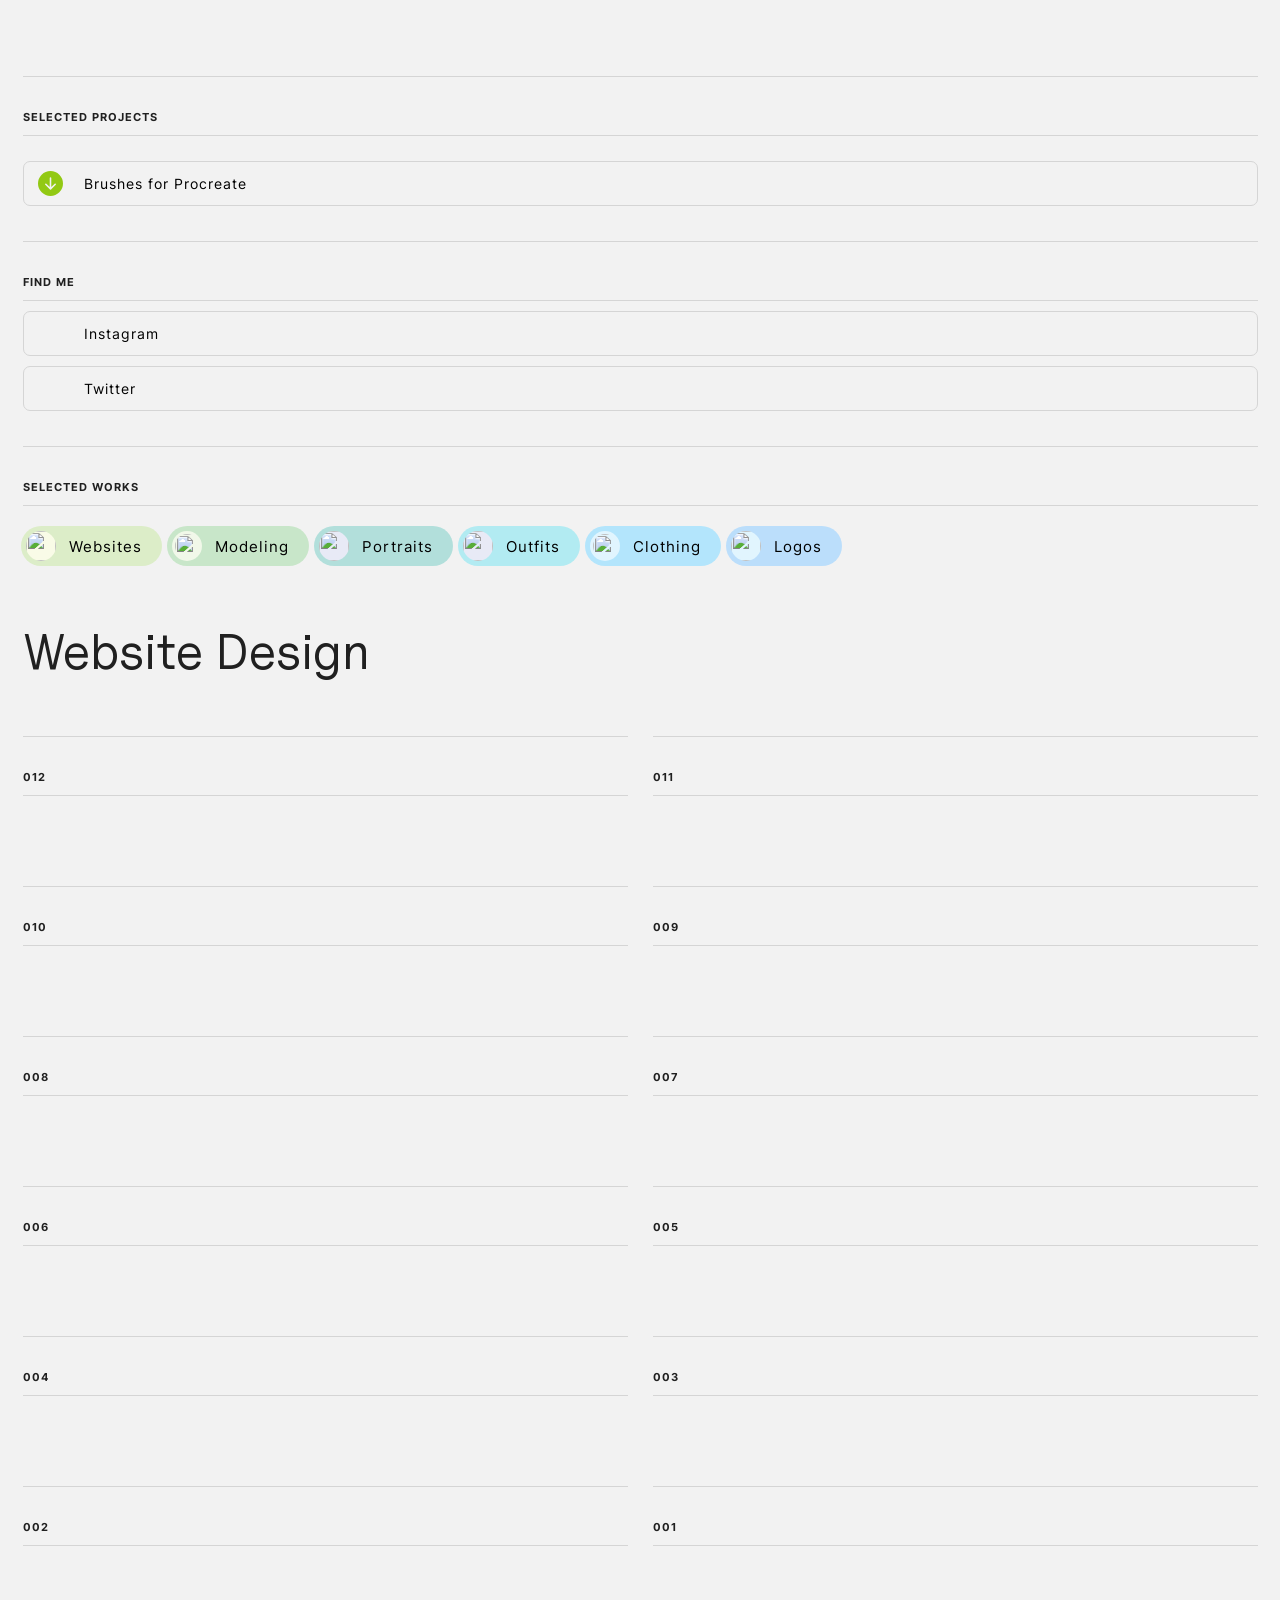
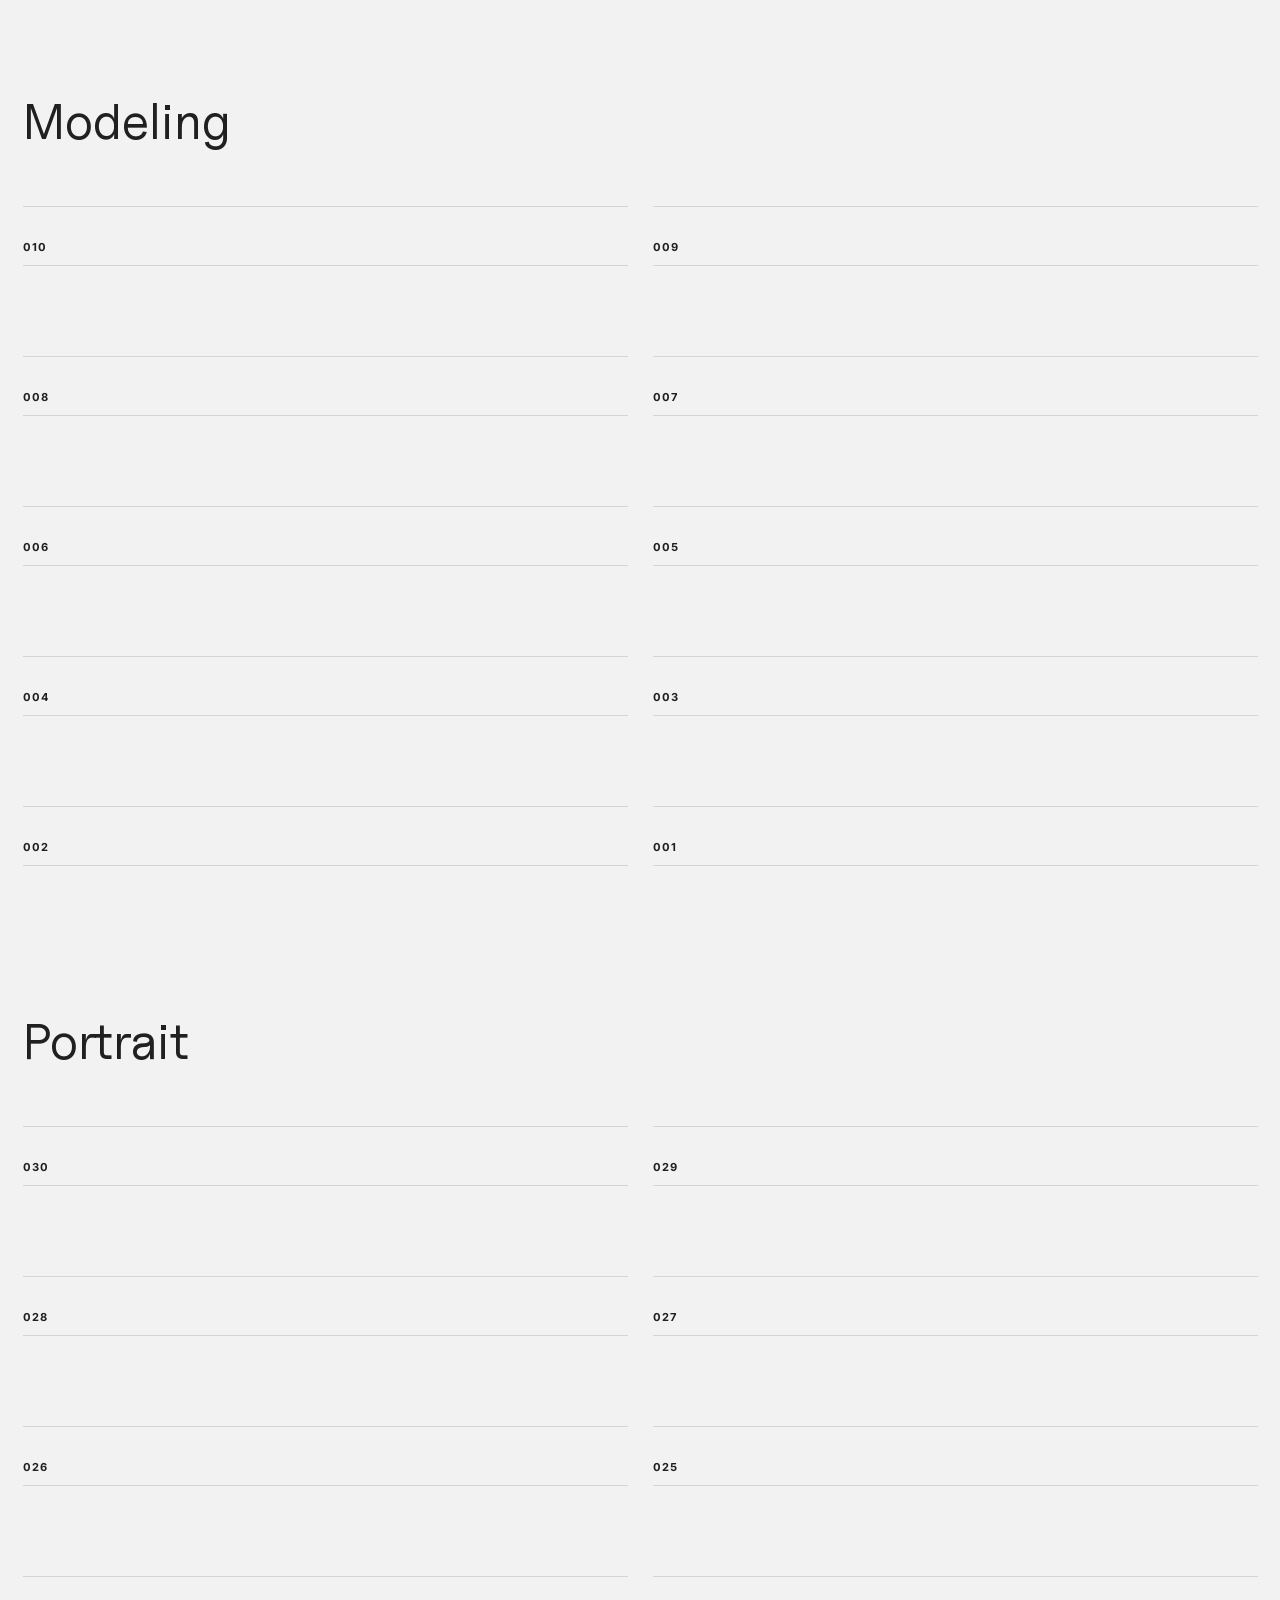
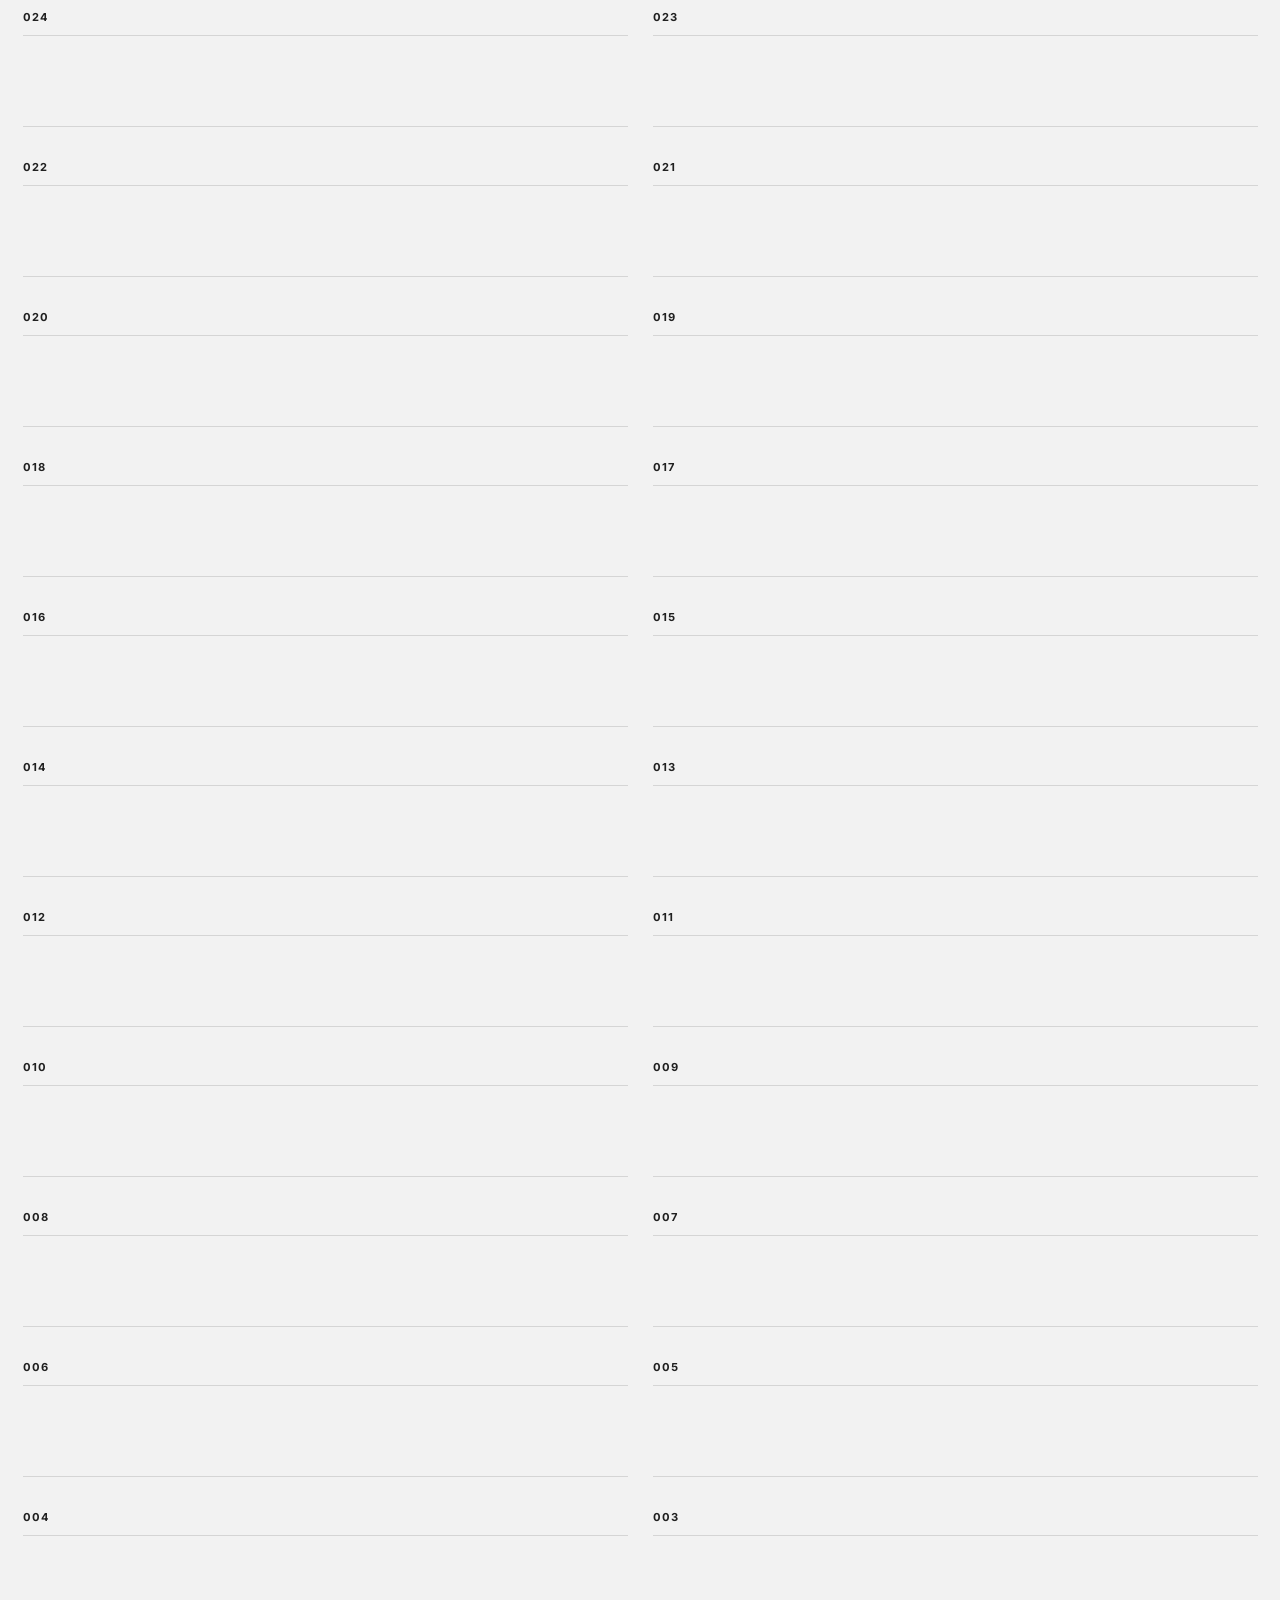
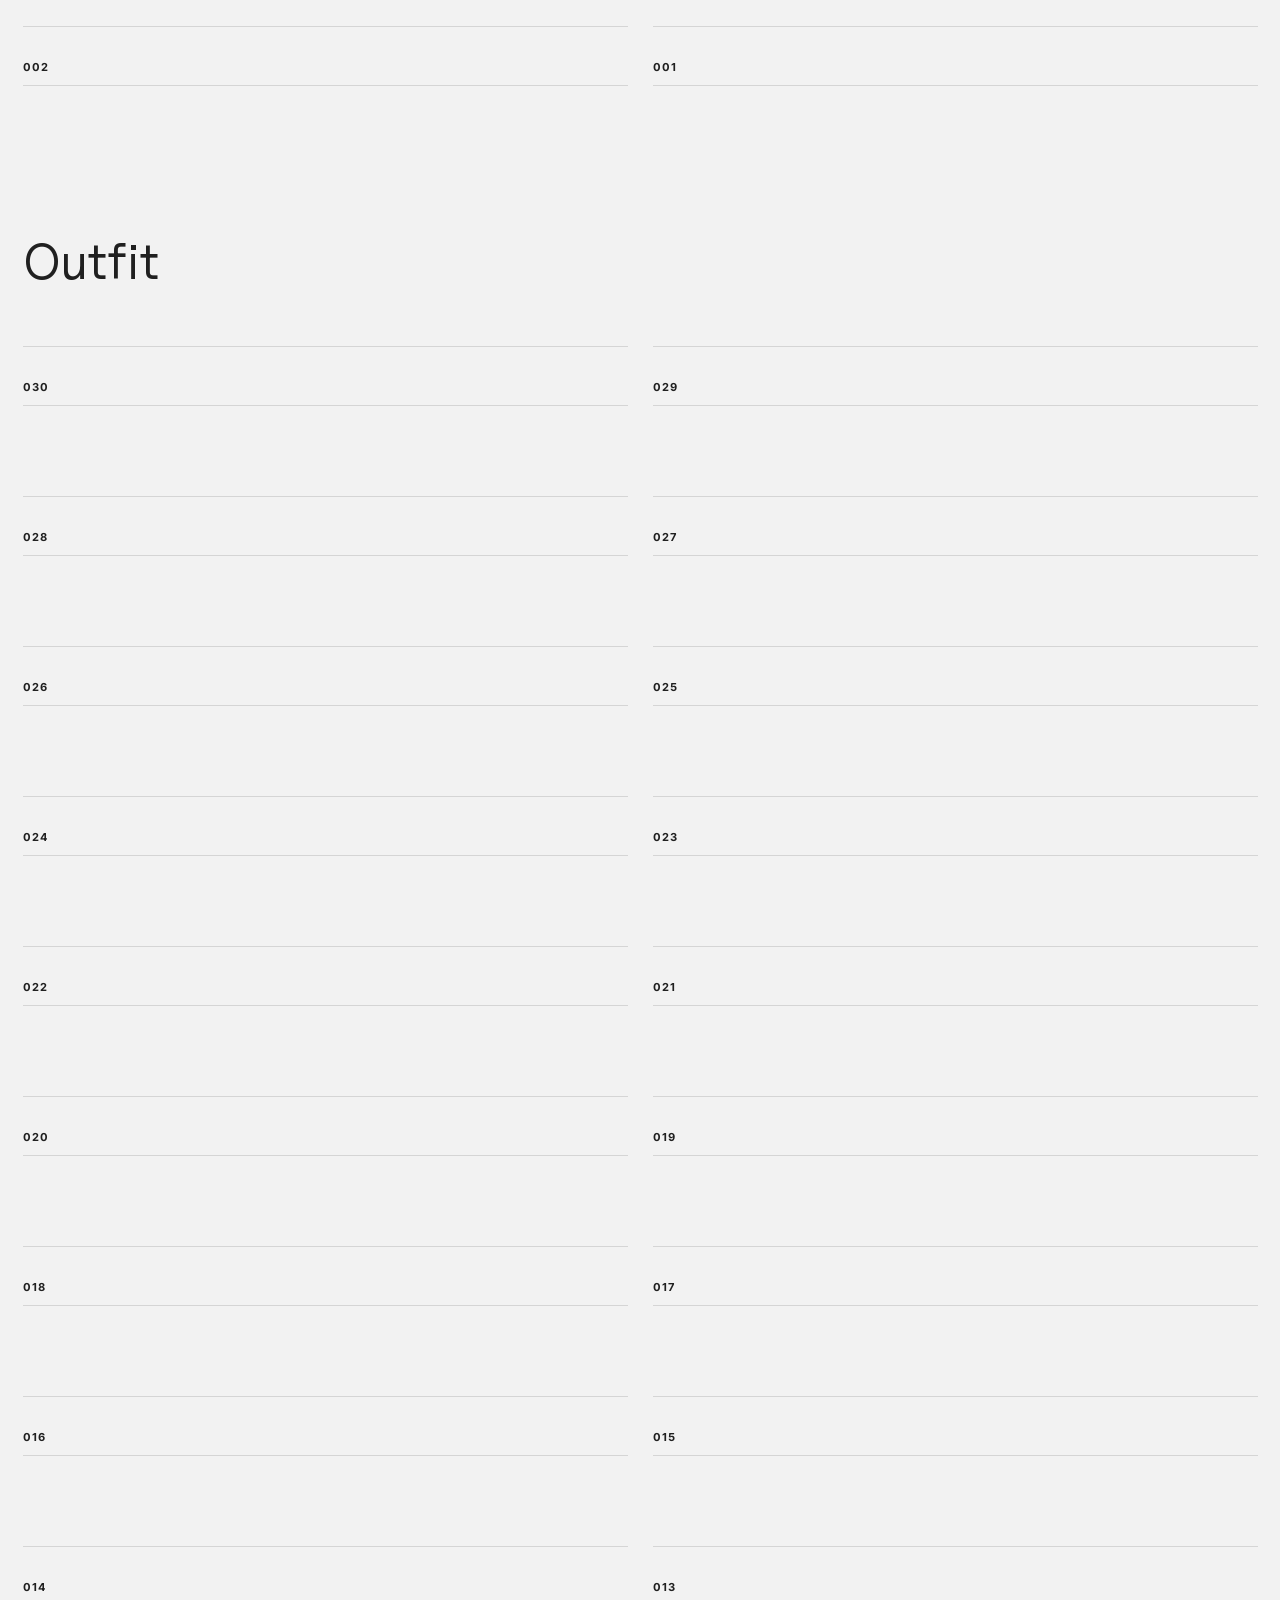
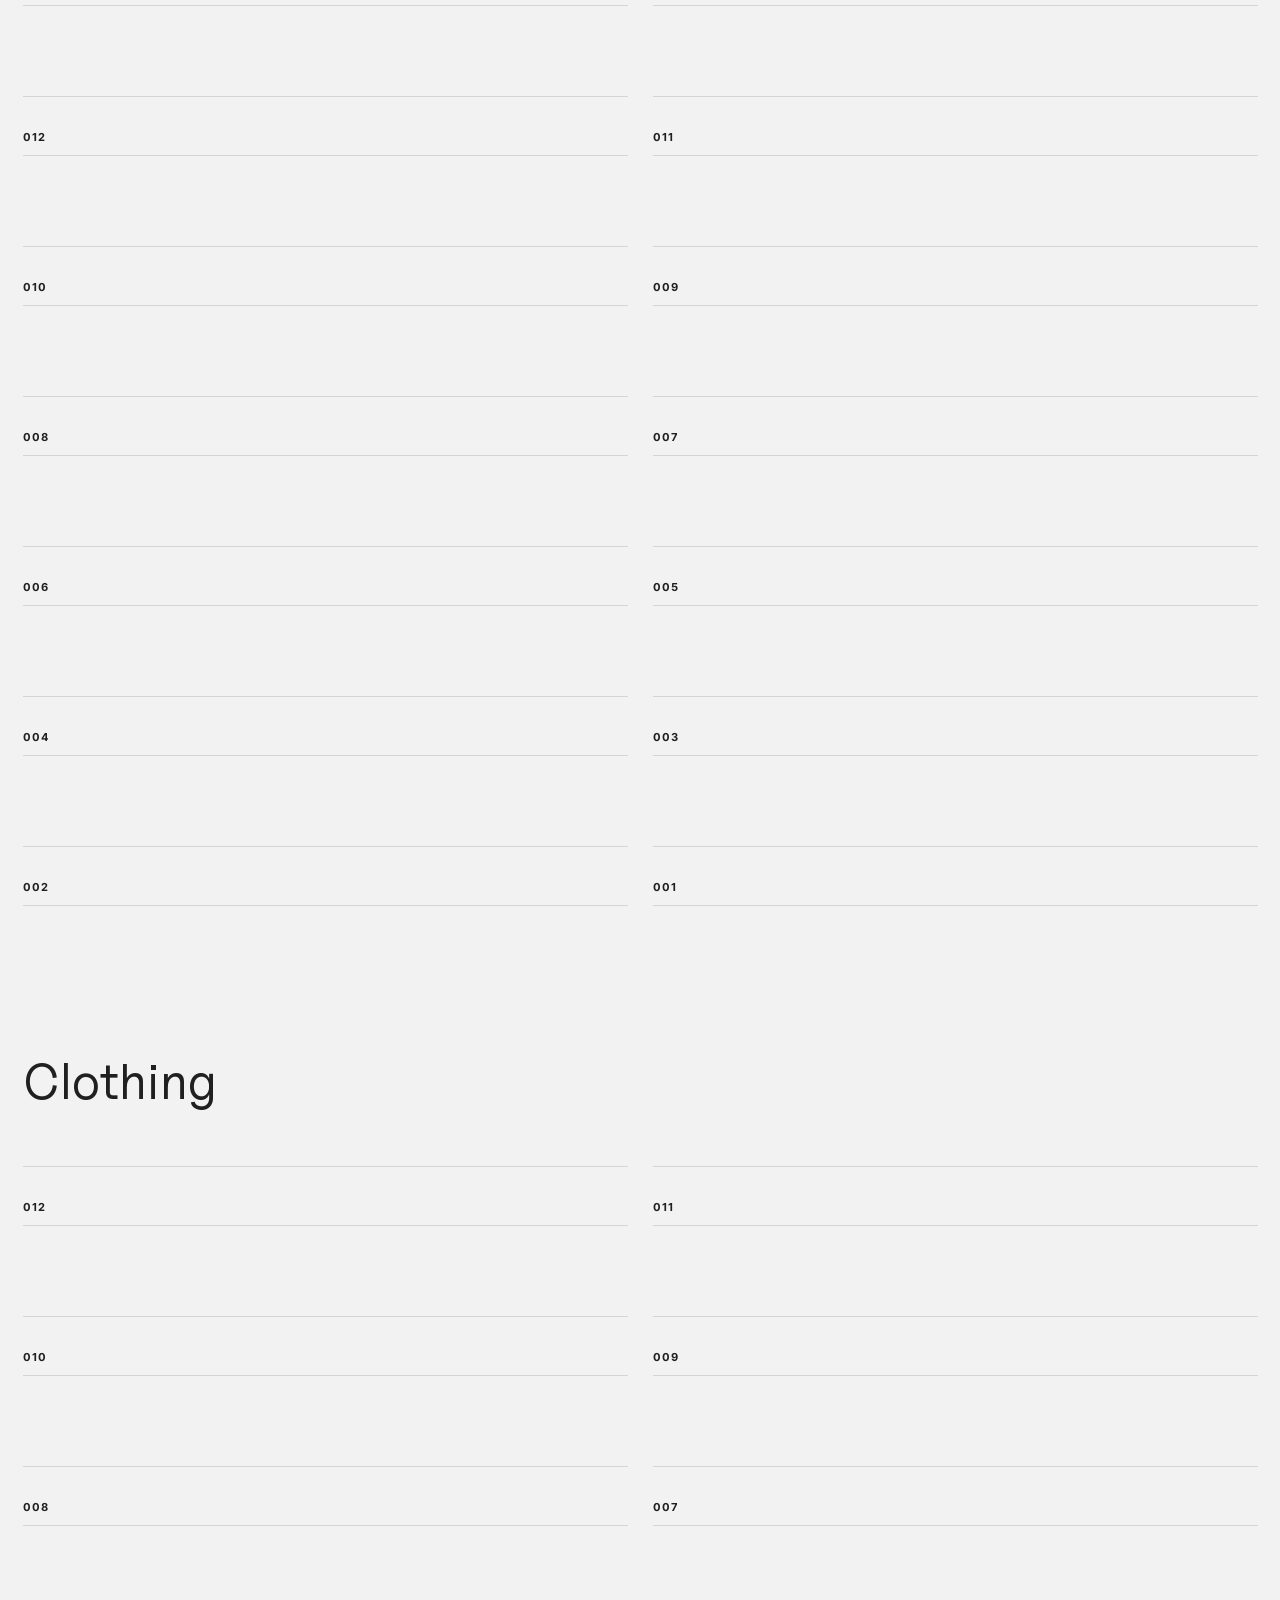
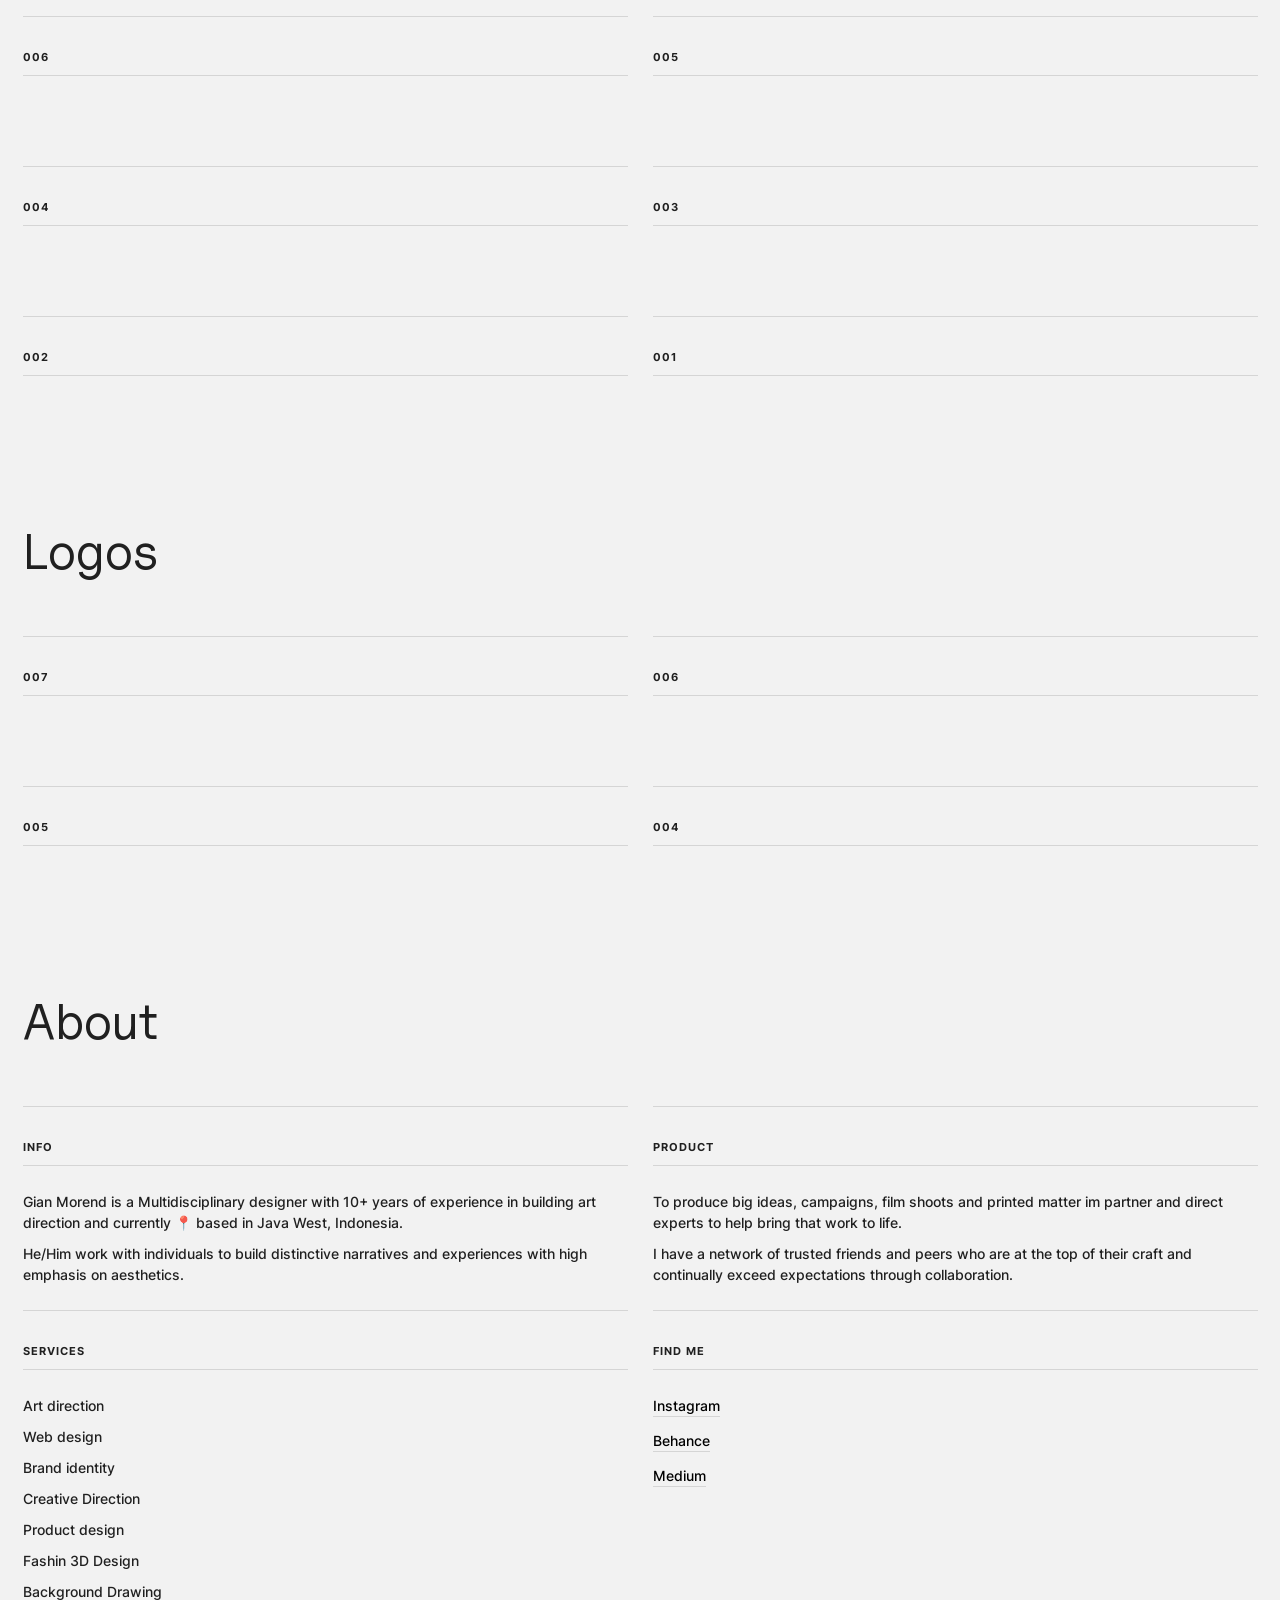
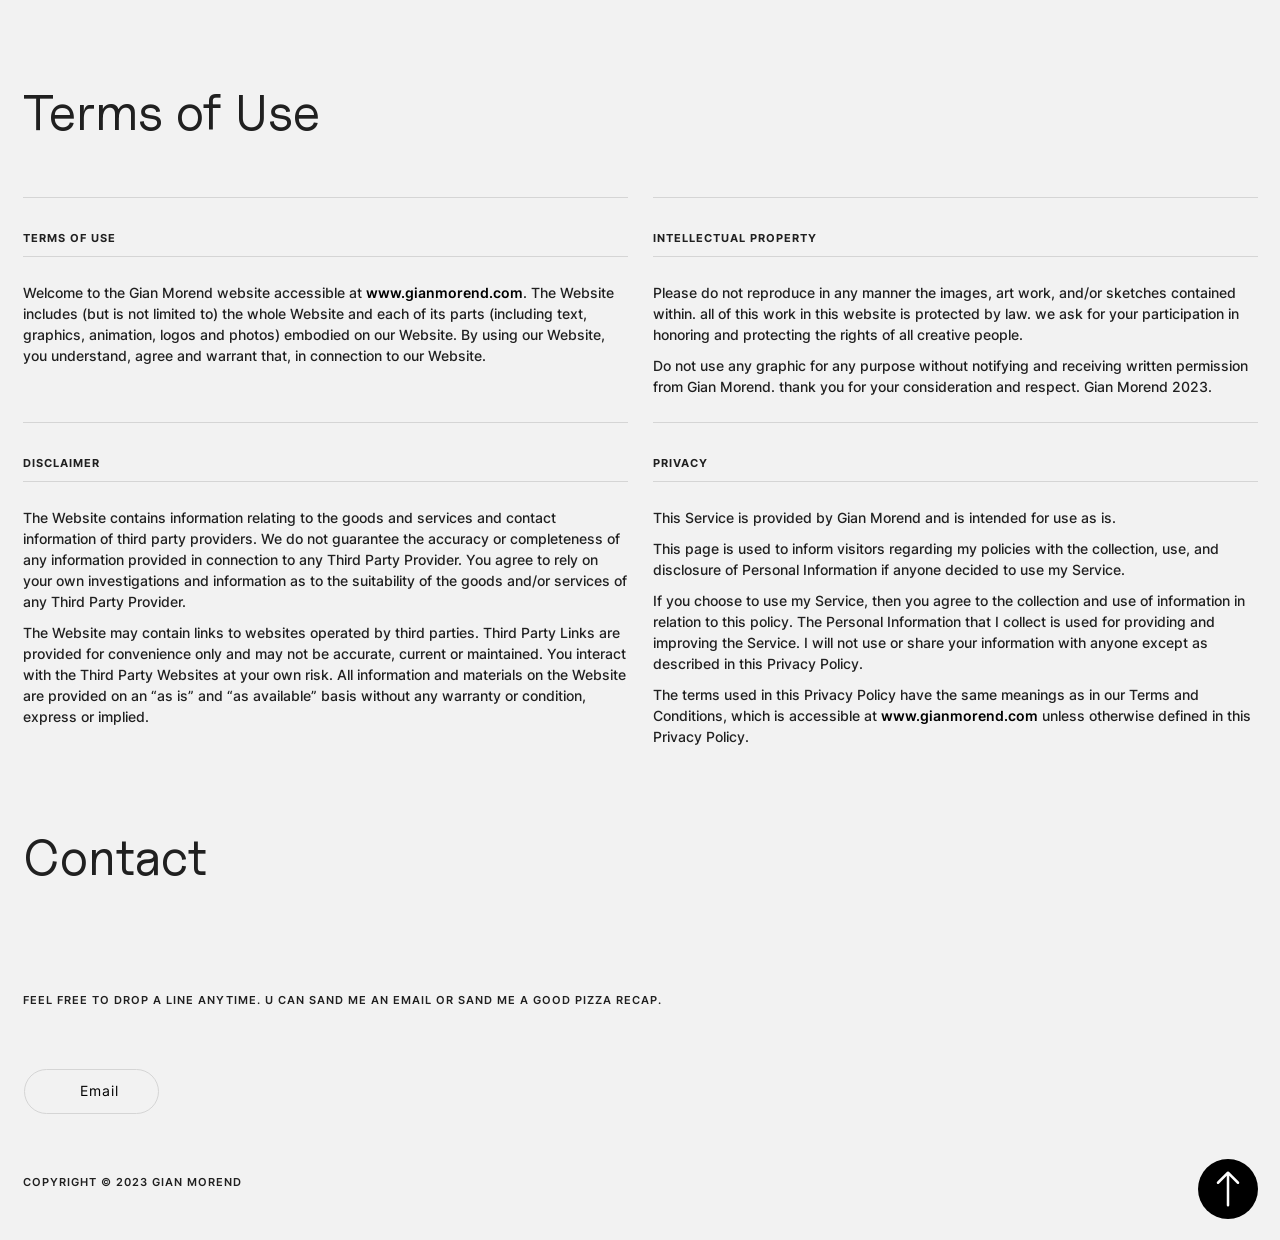
==== commit a9610b37: "Update and rename playground.html to index.html" ====
--- a/index.html
+++ b/index.html
@@ -3,7 +3,7 @@
 
 <head>
     <meta http-equiv="Content-Type" content="text/html; charset=utf-8">
-    <title>About</title>
+    <title>Playground</title>
     <meta name="viewport" content="width=device-width, initial-scale=1.0">
 
     <meta name="yandex-verification" content="52878cf6aee38887" />
@@ -17,7 +17,7 @@
     <meta name="keywords" content="Brush, Procreate, Morend Brush for Procreate">
     <meta content="Morend brush for procreate">
     <link rel="shortcut icon"
-        href="https://res.cloudinary.com/morend/image/upload/v1679124989/icon/moai_1f5ff_qkqwdt.webp">
+        href="https://raw.githubusercontent.com/Tarikul-Islam-Anik/Animated-Fluent-Emojis/master/Emojis/Objects/Moai.png">
 
     <link rel="stylesheet" href="css/css.css">
     <link rel="stylesheet" href="css/owl.carousel.min.css" />
@@ -43,7 +43,7 @@
     <!-- End Google Tag Manager -->
 
     <!-- Google tag (gtag.js) -->
-    <script async src="https://www.googletagmanager.com/gtag/js?id=G-K4Y9S3C2N0"></script>
+    <script async src="https://www.googletagmanager.com/gtag/js?id=G-M0CN6F9CZM"></script>
     <script>
         window.dataLayer = window.dataLayer || [];
 
@@ -52,442 +52,1769 @@
         }
         gtag('js', new Date());
 
-        gtag('config', 'G-K4Y9S3C2N0');
+        gtag('config', 'G-M0CN6F9CZM');
     </script>
 </head>
 
 <body>
     <!-- Google Tag Manager (noscript) -->
-    <noscript>
-        <iframe src="https://www.googletagmanager.com/ns.html?id=GTM-NZN8H2R9" height="0" width="0"
-            style="display:none;visibility:hidden">
-        </iframe>
-    </noscript>
+    <noscript><iframe src="https://www.googletagmanager.com/ns.html?id=GTM-NZN8H2R9" height="0" width="0"
+            style="display:none;visibility:hidden"></iframe></noscript>
     <!-- End Google Tag Manager (noscript) -->
 
-    <div id="top"></div>
-    <div class="top"></div>
-
-    <div class="row hidephone">
-        <div class="col-s-12 col-m-12 col-l-12 col-b-6">
-            <div class="btnheader">
-                <a href="index.html">
-                    <div class="btnlink">
-                        <svg xmlns="http://www.w3.org/2000/svg" width="16" height="16" fill="currentColor"
-                            class="bi bi-arrow-up-right-circle-fill" viewBox="0 0 16 16">
-                            <path
-                                d="M0 8a8 8 0 1 0 16 0A8 8 0 0 0 0 8zm5.904 2.803a.5.5 0 1 1-.707-.707L9.293 6H6.525a.5.5 0 1 1 0-1H10.5a.5.5 0 0 1 .5.5v3.975a.5.5 0 0 1-1 0V6.707l-4.096 4.096z" />
-                        </svg>
-                        <div class="btnico hitam">
-                            Webtoon
-                        </div>
-                    </div>
+    <div id="brush" class="modal bottom-sheet">
+        <div class="modal-content">
+            <ul class="collection">
+                <h4>
+                    Selected Payment
+                </h4>
+            </ul>
+            <ul class="collapsible">
+                <a href="https://karyakarsa.com/gianmorend/morend-brush" target="_blank">
+                    <li>
+                        <div class="collapsible-header">
+                            <svg xmlns="http://www.w3.org/2000/svg" width="16" height="16" fill="currentColor"
+                                class="bi bi-qr-code-scan" viewBox="0 0 16 16">
+                                <path
+                                    d="M0 .5A.5.5 0 0 1 .5 0h3a.5.5 0 0 1 0 1H1v2.5a.5.5 0 0 1-1 0zm12 0a.5.5 0 0 1 .5-.5h3a.5.5 0 0 1 .5.5v3a.5.5 0 0 1-1 0V1h-2.5a.5.5 0 0 1-.5-.5M.5 12a.5.5 0 0 1 .5.5V15h2.5a.5.5 0 0 1 0 1h-3a.5.5 0 0 1-.5-.5v-3a.5.5 0 0 1 .5-.5m15 0a.5.5 0 0 1 .5.5v3a.5.5 0 0 1-.5.5h-3a.5.5 0 0 1 0-1H15v-2.5a.5.5 0 0 1 .5-.5M4 4h1v1H4z" />
+                                <path d="M7 2H2v5h5zM3 3h3v3H3zm2 8H4v1h1z" />
+                                <path d="M7 9H2v5h5zm-4 1h3v3H3zm8-6h1v1h-1z" />
+                                <path
+                                    d="M9 2h5v5H9zm1 1v3h3V3zM8 8v2h1v1H8v1h2v-2h1v2h1v-1h2v-1h-3V8zm2 2H9V9h1zm4 2h-1v1h-2v1h3zm-4 2v-1H8v1z" />
+                                <path d="M12 9h2V8h-2z" />
+                            </svg>
+                            <i class="material-icons"></i>
+                            Qris
+                            <span class="new badge">10K IDR</span></div>
+                    </li>
                 </a>
-                <a href="index.html">
-                    <div class="btnlink">
-                        <svg xmlns="http://www.w3.org/2000/svg" width="16" height="16" fill="currentColor"
-                            class="bi bi-arrow-up-right-circle-fill" viewBox="0 0 16 16">
-                            <path
-                                d="M0 8a8 8 0 1 0 16 0A8 8 0 0 0 0 8zm5.904 2.803a.5.5 0 1 1-.707-.707L9.293 6H6.525a.5.5 0 1 1 0-1H10.5a.5.5 0 0 1 .5.5v3.975a.5.5 0 0 1-1 0V6.707l-4.096 4.096z" />
-                        </svg>
-                        <div class="btnico hitam">
-                            Ebook
-                        </div>
-                    </div>
+                <div class="line"></div>
+                <a href="https://gianmorend.gumroad.com/l/qmblb" target="_blank">
+                    <li>
+                        <div class="collapsible-header">
+                            <svg xmlns="http://www.w3.org/2000/svg" width="16" height="16" fill="currentColor"
+                                class="bi bi-credit-card-fill" viewBox="0 0 16 16">
+                                <path
+                                    d="M0 4a2 2 0 0 1 2-2h12a2 2 0 0 1 2 2v1H0zm0 3v5a2 2 0 0 0 2 2h12a2 2 0 0 0 2-2V7zm3 2h1a1 1 0 0 1 1 1v1a1 1 0 0 1-1 1H3a1 1 0 0 1-1-1v-1a1 1 0 0 1 1-1" />
+                            </svg>
+                            <i class="material-icons"></i>
+                            World Payment
+                            <span class="new badge">5$ USD</span></div>
+                    </li>
                 </a>
-                <a href="index.html">
-                    <div class="btnlink">
-                        <svg xmlns="http://www.w3.org/2000/svg" width="16" height="16" fill="currentColor"
-                            class="bi bi-arrow-down-circle-fill" viewBox="0 0 16 16">
-                            <path
-                                d="M16 8A8 8 0 1 1 0 8a8 8 0 0 1 16 0zM8.5 4.5a.5.5 0 0 0-1 0v5.793L5.354 8.146a.5.5 0 1 0-.708.708l3 3a.5.5 0 0 0 .708 0l3-3a.5.5 0 0 0-.708-.708L8.5 10.293V4.5z" />
-                        </svg>
-                        <div class="btnico hitam">
-                            Brushes
-                        </div>
-                    </div>
+            </ul>
+            <ul class="collapsible">
+                <a href="https://www.instagram.com/gianmorend/" target="_blank">
+                    <li>
+                        <div class="collapsible-header">
+                            <svg xmlns="http://www.w3.org/2000/svg" width="16" height="16" fill="currentColor"
+                                class="bi bi-instagram" viewBox="0 0 16 16">
+                                <path
+                                    d="M8 0C5.829 0 5.556.01 4.703.048 3.85.088 3.269.222 2.76.42a3.917 3.917 0 0 0-1.417.923A3.927 3.927 0 0 0 .42 2.76C.222 3.268.087 3.85.048 4.7.01 5.555 0 5.827 0 8.001c0 2.172.01 2.444.048 3.297.04.852.174 1.433.372 1.942.205.526.478.972.923 1.417.444.445.89.719 1.416.923.51.198 1.09.333 1.942.372C5.555 15.99 5.827 16 8 16s2.444-.01 3.298-.048c.851-.04 1.434-.174 1.943-.372a3.916 3.916 0 0 0 1.416-.923c.445-.445.718-.891.923-1.417.197-.509.332-1.09.372-1.942C15.99 10.445 16 10.173 16 8s-.01-2.445-.048-3.299c-.04-.851-.175-1.433-.372-1.941a3.926 3.926 0 0 0-.923-1.417A3.911 3.911 0 0 0 13.24.42c-.51-.198-1.092-.333-1.943-.372C10.443.01 10.172 0 7.998 0h.003zm-.717 1.442h.718c2.136 0 2.389.007 3.232.046.78.035 1.204.166 1.486.275.373.145.64.319.92.599.28.28.453.546.598.92.11.281.24.705.275 1.485.039.843.047 1.096.047 3.231s-.008 2.389-.047 3.232c-.035.78-.166 1.203-.275 1.485a2.47 2.47 0 0 1-.599.919c-.28.28-.546.453-.92.598-.28.11-.704.24-1.485.276-.843.038-1.096.047-3.232.047s-2.39-.009-3.233-.047c-.78-.036-1.203-.166-1.485-.276a2.478 2.478 0 0 1-.92-.598 2.48 2.48 0 0 1-.6-.92c-.109-.281-.24-.705-.275-1.485-.038-.843-.046-1.096-.046-3.233 0-2.136.008-2.388.046-3.231.036-.78.166-1.204.276-1.486.145-.373.319-.64.599-.92.28-.28.546-.453.92-.598.282-.11.705-.24 1.485-.276.738-.034 1.024-.044 2.515-.045v.002zm4.988 1.328a.96.96 0 1 0 0 1.92.96.96 0 0 0 0-1.92zm-4.27 1.122a4.109 4.109 0 1 0 0 8.217 4.109 4.109 0 0 0 0-8.217zm0 1.441a2.667 2.667 0 1 1 0 5.334 2.667 2.667 0 0 1 0-5.334z" />
+                            </svg>
+                            <i class="material-icons"></i>
+                            Instagram
+                            <span class="badge">Find Me </span></div>
+                    </li>
                 </a>
-            </div>
+            </ul>
         </div>
     </div>
-    <div class="row hidephone">
-        <div class="col-s-12 col-m-12 col-l-12 col-b-6">
-            <div class="btnheaderright">
-                <!--<a href="index.html">
+
+    <div ng-app="">
+        <div id="top"></div>
+        <div class="top"></div>
+
+
+        <!--<div class="row">
+            <div class="col-s-12 col-m-12 col-l-12 col-b-6">
+                <div class="btnheader">
+                    <a href="index.html">
+                        <div class="btnlink">
+                            <div id="eye"></div>
+                            <div class="btnico hitam">
+                                Email
+                            </div>
+                        </div>
+                    </a>
+                </div>
+            </div>
+        </div>
+        <div class="row">
+            <div class="col-s-12 col-m-12 col-l-12 col-b-6">
+                <div class="btnheaderright">
+                    <a href="index.html">
                     <div class="btnlink right">
                         <div id="pin"></div>
                         <div class="btnico hitam">
                             Shop
                         </div>
                     </div>
+                </a>
+                    <a href="index.html">
+                        <div class="btnlink right">
+                            <div id="email"></div>
+                            <div class="btnico hitam">
+                                Email
+                            </div>
+                        </div>
+                    </a>
+                </div>
+            </div>
+        </div>-->
+
+        <div class="collection">
+            <div class="owl-carousel owl-theme">
+                <div class="item">
+                    <img src="https://res.cloudinary.com/morend/image/upload/v1695125503/Portrait/Webp%20Large/01_1_11zon_ekslas.webp"
+                        alt="">
+                </div>
+                <div class="item">
+                    <img src="https://res.cloudinary.com/morend/image/upload/v1695125495/Portrait/Webp%20Large/02_2_11zon_q8m7bj.webp"
+                        alt="">
+                </div>
+                <div class="item">
+                    <img src="https://res.cloudinary.com/morend/image/upload/v1695125496/Portrait/Webp%20Large/03_3_11zon_u3vshd.webp"
+                        alt="">
+                </div>
+                <div class="item">
+                    <img src="https://res.cloudinary.com/morend/image/upload/v1695125496/Portrait/Webp%20Large/04_4_11zon_hlowkr.webp"
+                        alt="">
+                </div>
+                <div class="item">
+                    <img src="https://res.cloudinary.com/morend/image/upload/v1695125497/Portrait/Webp%20Large/05_5_11zon_qq0orw.webp"
+                        alt="">
+                </div>
+                <div class="item">
+                    <img src="https://res.cloudinary.com/morend/image/upload/v1695125499/Portrait/Webp%20Large/06_6_11zon_ixddq6.webp"
+                        alt="">
+                </div>
+            </div>
+        </div>
+
+        <div class="feed">
+
+            <div class="row">
+                <div class="col-m-12 col-l-12 col-s-12">
+                    <div class="titlemenu">
+                        <p>Selected Projects</p>
+                    </div>
+                </div>
+            </div>
+        </div>
+
+        <div class="feed">
+            <div class="row">
+                <div class="col-m-12 col-s-12 hidedesktop">
+                    <div class="space">
+                        <!--<ul>
+                            <li>
+                                <img src="img/Portrait/02.jpg" alt="" srcset="">
+                                <a href="playground.html">
+                                    <div class="btnphone">
+                                        <div id="eye"></div>
+                                        <em>
+                                            Playground
+                                        </em>
+                                    </div>
+                                </a>
+                            </li>
+                        </ul>
+                        <a href="">
+                            <div class="btnphone">
+                                <div id="pin"></div>
+                                <em>
+                                    Shop
+                                </em>
+                            </div>
+                        </a>-->
+                        <div>
+                            <ul>
+                                <li>
+                                    <div>
+                                        <img src="https://res.cloudinary.com/morend/image/upload/v1695128670/Outfit/Webp%20Large/24_24_11zon_tvlnd3.webp"
+                                            alt="" srcset="">
+                                        <a class="modal-trigger" href="#brush">
+                                            <div class="btnphone">
+                                                <svg xmlns="http://www.w3.org/2000/svg" width="16" height="16"
+                                                    fill="currentColor" class="bi bi-arrow-down-circle-fill"
+                                                    viewBox="0 0 16 16">
+                                                    <path
+                                                        d="M16 8A8 8 0 1 1 0 8a8 8 0 0 1 16 0zM8.5 4.5a.5.5 0 0 0-1 0v5.793L5.354 8.146a.5.5 0 1 0-.708.708l3 3a.5.5 0 0 0 .708 0l3-3a.5.5 0 0 0-.708-.708L8.5 10.293V4.5z" />
+                                                </svg>
+                                                <em>
+                                                    Brushes for Procreate
+                                                </em>
+                                            </div>
+                                        </a>
+                                    </div>
+                                </li>
+                            </ul>
+                        </div>
+                    </div>
+                </div>
+            </div>
+        </div>
+
+        <div class="feed">
+            <div class="row">
+                <div class="col-m-12 col-l-12 col-s-12">
+                    <div class="titlemenu">
+                        <p>Find Me</p>
+                    </div>
+                </div>
+            </div>
+
+            <div class="row">
+                <div class="col-m-12 col-l-12 col-s-12">
+                    <div class="space">
+                        <a href="https://www.instagram.com/gianmorend/" target="_blank">
+                            <div class="btnphone">
+                                <div id="eye"></div>
+                                <em>
+                                    Instagram
+                                </em>
+                            </div>
+                        </a>
+                        <a href="https://www.x.com/gianmorend/" target="_blank">
+                            <div class="btnphone">
+                                <div id="bird"></div>
+                                <em>
+                                    Twitter
+                                </em>
+                            </div>
+                        </a>
+                    </div>
+                </div>
+            </div>
+        </div>
+
+        <div class="feed">
+            <!--<div class="row">
+                <div class="col-m-12 col-l-6 col-s-12">
+                    <div class="title">
+                        Playground
+                    </div>
+                </div>
+            </div>
+
+            <div class="row">
+                <div class="col-s-12 col-m-10 col-l-6 col-b-5">
+                    <div class="info">
+                        Welcome to my playground,
+                        my personal collection of random designs,
+                        explorations, rejected versions or
+                        any thing that I could not find a place to show.
+                    </div>
+                </div>
+            </div>-->
+
+            <div class="row">
+                <div class="col-m-12 col-l-12 col-s-12">
+                    <div class="titlemenu">
+                        <p>Selected Works</p>
+                    </div>
+                </div>
+            </div>
+        </div>
+
+        <section class="sticky-content">
+            <div class="menubuttontop">
+                <!--<a href="#project">
+                    <div class="one satu">
+                        <div class="two">
+                            <img src="https://res.cloudinary.com/morend/image/upload/v1679125402/icon/sparkles_2728_ywruhl.webp"
+                                alt="">
+                        </div>
+                        <div class="three">Projects</div>
+                    </div>
                 </a>-->
-                <a href="index.html">
-                    <div class="btnlink right">
-                        <div id="ig"></div>
-                        <div class="btnico hitam">
-                            Playground
+                <a href="#website">
+                    <div class="one dua">
+                        <div class="two">
+                            <img src="https://res.cloudinary.com/morend/image/upload/v1701634161/icon/W002_gbaws4_pvlbvr.webp"
+                                alt="">
                         </div>
+                        <div class="three">Websites</div>
                     </div>
                 </a>
+                <a href="#modeling">
+                    <div class="one tiga">
+                        <div class="two">
+                            <img src="https://res.cloudinary.com/morend/image/upload/v1701295438/icon/ban_qqzonw.webp"
+                                alt="">
+                        </div>
+                        <div class="three">Modeling</div>
+                    </div>
+                </a>
+                <a href="#portrait">
+                    <div class="one empat">
+                        <div class="two">
+                            <img src="https://res.cloudinary.com/morend/image/upload/v1701634187/icon/p_u5pwjj_ibppvx.webp"
+                                alt="">
+                        </div>
+                        <div class="three">Portraits</div>
+                    </div>
+                </a>
+                <a href="#outfit">
+                    <div class="one lima">
+                        <div class="two">
+                            <img src="https://res.cloudinary.com/morend/image/upload/v1701634191/icon/o_a630ax_a6hvrv.webp"
+                                alt="">
+                        </div>
+                        <div class="three">Outfits</div>
+                    </div>
+                </a>
+                <a href="#clothing">
+                    <div class="one enam">
+                        <div class="two">
+                            <img src="https://res.cloudinary.com/morend/image/upload/v1700777625/icon/output-onlinepngtools_3_eyp8nr.webp"
+                                alt="">
+                        </div>
+                        <div class="three">Clothing</div>
+                    </div>
+                </a>
+                <a href="#logos">
+                    <div class="one tujuh">
+                        <div class="two">
+                            <img src="https://res.cloudinary.com/morend/image/upload/v1701299175/icon/Ge_m89bsf_ojgtzo.svg"
+                                alt="">
+                        </div>
+                        <div class="three">Logos</div>
+                    </div>
+                </a>
+            </div>
+        </section>
+
+        <div class="feed">
+
+            <!--<div id="project"></div>
+            <div class="row">
+                <div class="col-m-12 col-l-12 col-s-12">
+                    <div class="title top">
+                        Projects
+                    </div>
+                </div>
+            </div>
+
+            <div class="row">
+                <div class="col-s-12 col-m-6 col-l-4 col-b-3">
+                    <div class="titlemenu none">
+                        <p>003</p>
+                    </div>
+                    <a href="">
+                        <div class="project">
+                            <div class="pl">
+                                <img src="https://res.cloudinary.com/morend/image/upload/v1701288079/icon/webtoon_qmn04q.webp"
+                                    alt="">
+                            </div>
+                            <div class="pi">
+                                Webtoon
+                            </div>
+                            <div class="pt">
+                                <p> Tak Selamanya Perpisahan Mengisahkan Pilu</p>
+                            </div>
+                            <div class="date">
+                                2023
+                            </div>
+                        </div>
+                        <div class="lines"></div>
+                    </a>
+                </div>
+
+                <div class="col-s-12 col-m-6 col-l-4 col-b-3">
+                    <div class="titlemenu none">
+                        <p>002</p>
+                    </div>
+                    <a class="modal-trigger" href="#brush">
+                        <div class="project">
+                            <div class="pl procreate">
+                                <img src="https://res.cloudinary.com/morend/image/upload/v1701288078/icon/procreate_i5mxzw.webp"
+                                    alt="">
+                            </div>
+                            <div class="pi">
+                                Brush
+                            </div>
+                            <div class="pt">
+                                <p>Morend Brushes for Procreate</p>
+                            </div>
+                            <div class="date">
+                                2023
+                            </div>
+                        </div>
+                        <div class="lines"></div>
+                    </a>
+                </div>
+
+                <div class="col-s-12 col-m-6 col-l-4 col-b-3">
+                    <div class="titlemenu none">
+                        <p>001</p>
+                    </div>
+                    <a href="">
+                        <div class="project">
+                            <div class="pl">
+                                <svg xmlns="http://www.w3.org/2000/svg" width="16" height="16" fill="currentColor"
+                                    class="bi bi-arrow-up-right" viewBox="0 0 16 16">
+                                    <path fill-rule="evenodd"
+                                        d="M14 2.5a.5.5 0 0 0-.5-.5h-6a.5.5 0 0 0 0 1h4.793L2.146 13.146a.5.5 0 0 0 .708.708L13 3.707V8.5a.5.5 0 0 0 1 0z" />
+                                </svg>
+                            </div>
+                            <div class="pi">
+                                Zine / Ebook
+                            </div>
+                            <div class="pt">
+                                <p>Lalatpun Hinggap di Bibirmu</p>
+                            </div>
+                            <div class="date">
+                                2023
+                            </div>
+                        </div>
+                        <div class="lines"></div>
+                    </a>
+                </div>
+            </div>-->
+
+            <div id="website"></div>
+            <div class="row">
+                <div class="col-m-12 col-l-12 col-s-12">
+                    <div class="title">
+                        Website Design
+                    </div>
+                </div>
+            </div>
+            <div class="row">
+                <div class="col-s-12 col-m-6 col-l-6 col-b-6">
+                    <div class="titlemenu">
+                        <p>012</p>
+                    </div>
+                    <div class="titleimage">
+                        <img src="https://res.cloudinary.com/morend/image/upload/v1700783064/Website%20Design/Final/W013.webp"
+                            alt="">
+                    </div>
+                </div>
+
+                <div class="col-s-12 col-m-6 col-l-6 col-b-6">
+                    <div class="titlemenu">
+                        <p>011</p>
+                    </div>
+                    <div class="titleimage">
+                        <img src="https://res.cloudinary.com/morend/image/upload/v1699650333/Website%20Design/Final/W003.webp"
+                            alt="">
+                    </div>
+                </div>
+
+                <div class="col-s-12 col-m-6 col-l-6 col-b-6">
+                    <div class="titlemenu">
+                        <p>010</p>
+                    </div>
+                    <div class="titleimage">
+                        <img src="https://res.cloudinary.com/morend/image/upload/v1699650331/Website%20Design/Final/W002.webp"
+                            alt="">
+                    </div>
+                </div>
+
+                <div class="col-s-12 col-m-6 col-l-6 col-b-6">
+                    <div class="titlemenu">
+                        <p>009</p>
+                    </div>
+                    <div class="titleimage">
+                        <img src="https://res.cloudinary.com/morend/image/upload/v1699650331/Website%20Design/Final/W001.webp"
+                            alt="">
+                    </div>
+                </div>
+
+                <div class="col-s-12 col-m-6 col-l-6 col-b-6">
+                    <div class="titlemenu">
+                        <p>008</p>
+                    </div>
+                    <div class="titleimage">
+                        <img src="https://res.cloudinary.com/morend/image/upload/v1699650353/Website%20Design/Final/W005.webp"
+                            alt="">
+                    </div>
+                </div>
+
+                <div class="col-s-12 col-m-6 col-l-6 col-b-6">
+                    <div class="titlemenu">
+                        <p>007</p>
+                    </div>
+                    <div class="titleimage">
+                        <img src="https://res.cloudinary.com/morend/image/upload/v1699650353/Website%20Design/Final/W006.webp"
+                            alt="">
+                    </div>
+                </div>
+
+                <div class="col-s-12 col-m-6 col-l-6 col-b-6">
+                    <div class="titlemenu">
+                        <p>006</p>
+                    </div>
+                    <div class="titleimage">
+                        <img src="https://res.cloudinary.com/morend/image/upload/v1699656250/Website%20Design/Final/W008.webp"
+                            alt="">
+                    </div>
+                </div>
+
+                <div class="col-s-12 col-m-6 col-l-6 col-b-6">
+                    <div class="titlemenu">
+                        <p>005</p>
+                    </div>
+                    <div class="titleimage">
+                        <img src="https://res.cloudinary.com/morend/image/upload/v1699656267/Website%20Design/Final/W009.webp"
+                            alt="">
+                    </div>
+                </div>
+
+                <div class="col-s-12 col-m-6 col-l-6 col-b-6">
+                    <div class="titlemenu">
+                        <p>004</p>
+                    </div>
+                    <div class="titleimage">
+                        <img src="https://res.cloudinary.com/morend/image/upload/v1700604237/Website%20Design/Final/W007.webp"
+                            alt="">
+                    </div>
+                </div>
+
+                <div class="col-s-12 col-m-6 col-l-6 col-b-6">
+                    <div class="titlemenu">
+                        <p>003</p>
+                    </div>
+                    <div class="titleimage">
+                        <img src="https://res.cloudinary.com/morend/image/upload/v1700604237/Website%20Design/Final/W004.webp"
+                            alt="">
+                    </div>
+                </div>
+
+                <div class="col-s-12 col-m-6 col-l-6 col-b-6">
+                    <div class="titlemenu">
+                        <p>002</p>
+                    </div>
+                    <div class="titleimage">
+                        <img src="https://res.cloudinary.com/morend/image/upload/v1699650345/Website%20Design/Final/W011.webp"
+                            alt="">
+                    </div>
+                </div>
+
+                <div class="col-s-12 col-m-6 col-l-6 col-b-6">
+                    <div class="titlemenu">
+                        <p>001</p>
+                    </div>
+                    <div class="titleimage">
+                        <img src="https://res.cloudinary.com/morend/image/upload/v1699650344/Website%20Design/Final/W012.webp"
+                            alt="">
+                    </div>
+                </div>
+            </div>
+
+            <div id="modeling"></div>
+            <div class="row">
+                <div class="col-m-12 col-l-12 col-s-12">
+                    <div class="title">
+                        Modeling
+                    </div>
+                </div>
+            </div>
+
+            <div class="row">
+                <div class="col-s-12 col-m-6 col-l-6 col-b-6">
+                    <div class="titlemenu">
+                        <p>010</p>
+                    </div>
+                    <div class="titleimage">
+                        <img src="https://res.cloudinary.com/morend/image/upload/v1701289465/3D%20Modeling/hardsurface/m001_yhsetb.webp"
+                            alt="">
+                    </div>
+                </div>
+                <div class="col-s-12 col-m-6 col-l-6 col-b-6">
+                    <div class="titlemenu">
+                        <p>009</p>
+                    </div>
+                    <div class="titleimage">
+                        <img src="https://res.cloudinary.com/morend/image/upload/v1701289463/3D%20Modeling/hardsurface/m002_mvh118.webp"
+                            alt="">
+                    </div>
+                </div>
+                <div class="col-s-12 col-m-6 col-l-6 col-b-6">
+                    <div class="titlemenu">
+                        <p>008</p>
+                    </div>
+                    <div class="titleimage">
+                        <img src="https://res.cloudinary.com/morend/image/upload/v1701289452/3D%20Modeling/hardsurface/m003_puj3l6.webp"
+                            alt="">
+                    </div>
+                </div>
+                <div class="col-s-12 col-m-6 col-l-6 col-b-6">
+                    <div class="titlemenu">
+                        <p>007</p>
+                    </div>
+                    <div class="titleimage">
+                        <img src="https://res.cloudinary.com/morend/image/upload/v1701289454/3D%20Modeling/hardsurface/m004_rtgsxw.webp"
+                            alt="">
+                    </div>
+                </div>
+                <div class="col-s-12 col-m-6 col-l-6 col-b-6">
+                    <div class="titlemenu">
+                        <p>006</p>
+                    </div>
+                    <div class="titleimage">
+                        <img src="https://res.cloudinary.com/morend/image/upload/v1701289454/3D%20Modeling/hardsurface/m005_cdds2t.webp"
+                            alt="">
+                    </div>
+                </div>
+                <div class="col-s-12 col-m-6 col-l-6 col-b-6">
+                    <div class="titlemenu">
+                        <p>005</p>
+                    </div>
+                    <div class="titleimage">
+                        <img src="https://res.cloudinary.com/morend/image/upload/v1701289454/3D%20Modeling/hardsurface/m006_eeni50.webp"
+                            alt="">
+                    </div>
+                </div>
+                <div class="col-s-12 col-m-6 col-l-6 col-b-6">
+                    <div class="titlemenu">
+                        <p>004</p>
+                    </div>
+                    <div class="titleimage">
+                        <img src="https://res.cloudinary.com/morend/image/upload/v1701289451/3D%20Modeling/hardsurface/m007_bzr377.webp"
+                            alt="">
+                    </div>
+                </div>
+                <div class="col-s-12 col-m-6 col-l-6 col-b-6">
+                    <div class="titlemenu">
+                        <p>003</p>
+                    </div>
+                    <div class="titleimage">
+                        <img src="https://res.cloudinary.com/morend/image/upload/v1701289460/3D%20Modeling/hardsurface/m008_svq0qb.webp"
+                            alt="">
+                    </div>
+                </div>
+                <div class="col-s-12 col-m-6 col-l-6 col-b-6">
+                    <div class="titlemenu">
+                        <p>002</p>
+                    </div>
+                    <div class="titleimage">
+                        <img src="https://res.cloudinary.com/morend/image/upload/v1701289461/3D%20Modeling/hardsurface/m009_wpcrkj.webp"
+                            alt="">
+                    </div>
+                </div>
+                <div class="col-s-12 col-m-6 col-l-6 col-b-6">
+                    <div class="titlemenu">
+                        <p>001</p>
+                    </div>
+                    <div class="titleimage">
+                        <img src="https://res.cloudinary.com/morend/image/upload/v1701289460/3D%20Modeling/hardsurface/m010_arad8f.webp"
+                            alt="">
+                    </div>
+                </div>
+            </div>
+
+            <div id="portrait"></div>
+            <div class="row">
+                <div class="col-m-12 col-l-12 col-s-12">
+                    <div class="title">
+                        Portrait
+                    </div>
+                </div>
+            </div>
+
+            <div class="row">
+                <div class="col-s-12 col-m-6 col-l-6 col-b-4">
+                    <div class="titlemenu">
+                        <p>030</p>
+                    </div>
+                    <div class="titleimage">
+                        <img src="https://res.cloudinary.com/morend/image/upload/v1695125503/Portrait/Webp%20Large/01_1_11zon_ekslas.webp"
+                            alt="">
+                    </div>
+                </div>
+
+                <div class="col-s-12 col-m-6 col-l-6 col-b-4">
+                    <div class="titlemenu">
+                        <p>029</p>
+                    </div>
+                    <div class="titleimage">
+                        <img src="https://res.cloudinary.com/morend/image/upload/v1695125495/Portrait/Webp%20Large/02_2_11zon_q8m7bj.webp"
+                            alt="">
+                    </div>
+                </div>
+
+                <div class="col-s-12 col-m-6 col-l-6 col-b-4">
+                    <div class="titlemenu">
+                        <p>028</p>
+                    </div>
+                    <div class="titleimage">
+                        <img src="https://res.cloudinary.com/morend/image/upload/v1695125496/Portrait/Webp%20Large/03_3_11zon_u3vshd.webp"
+                            alt="">
+                    </div>
+                </div>
+
+                <div class="col-s-12 col-m-6 col-l-6 col-b-4">
+                    <div class="titlemenu">
+                        <p>027</p>
+                    </div>
+                    <div class="titleimage">
+                        <img src="https://res.cloudinary.com/morend/image/upload/v1695125496/Portrait/Webp%20Large/04_4_11zon_hlowkr.webp"
+                            alt="">
+                    </div>
+                </div>
+
+                <div class="col-s-12 col-m-6 col-l-6 col-b-4">
+                    <div class="titlemenu">
+                        <p>026</p>
+                    </div>
+                    <div class="titleimage">
+                        <img src="https://res.cloudinary.com/morend/image/upload/v1695125497/Portrait/Webp%20Large/05_5_11zon_qq0orw.webp"
+                            alt="">
+                    </div>
+                </div>
+
+                <div class="col-s-12 col-m-6 col-l-6 col-b-4">
+                    <div class="titlemenu">
+                        <p>025</p>
+                    </div>
+                    <div class="titleimage">
+                        <img src="https://res.cloudinary.com/morend/image/upload/v1695125499/Portrait/Webp%20Large/06_6_11zon_ixddq6.webp"
+                            alt="">
+                    </div>
+                </div>
+
+                <div class="col-s-12 col-m-6 col-l-6 col-b-4">
+                    <div class="titlemenu">
+                        <p>024</p>
+                    </div>
+                    <div class="titleimage">
+                        <img src="https://res.cloudinary.com/morend/image/upload/v1695125501/Portrait/Webp%20Large/07_7_11zon_slo54n.webp"
+                            alt="">
+                    </div>
+                </div>
+
+                <div class="col-s-12 col-m-6 col-l-6 col-b-4">
+                    <div class="titlemenu">
+                        <p>023</p>
+                    </div>
+                    <div class="titleimage">
+                        <img src="https://res.cloudinary.com/morend/image/upload/v1695125500/Portrait/Webp%20Large/08_8_11zon_prafgr.webp"
+                            alt="">
+                    </div>
+                </div>
+
+                <div class="col-s-12 col-m-6 col-l-6 col-b-4">
+                    <div class="titlemenu">
+                        <p>022</p>
+                    </div>
+                    <div class="titleimage">
+                        <img src="https://res.cloudinary.com/morend/image/upload/v1695125501/Portrait/Webp%20Large/09_9_11zon_jcdtht.webp"
+                            alt="">
+                    </div>
+                </div>
+
+                <div class="col-s-12 col-m-6 col-l-6 col-b-4">
+                    <div class="titlemenu">
+                        <p>021</p>
+                    </div>
+                    <div class="titleimage">
+                        <img src="https://res.cloudinary.com/morend/image/upload/v1695125502/Portrait/Webp%20Large/10_10_11zon_zuebph.webp"
+                            alt="">
+                    </div>
+                </div>
+
+                <div class="col-s-12 col-m-6 col-l-6 col-b-4">
+                    <div class="titlemenu">
+                        <p>020</p>
+                    </div>
+                    <div class="titleimage">
+                        <img src="https://res.cloudinary.com/morend/image/upload/v1695125502/Portrait/Webp%20Large/11_11_11zon_qscvdj.webp"
+                            alt="">
+                    </div>
+                </div>
+
+                <div class="col-s-12 col-m-6 col-l-6 col-b-4">
+                    <div class="titlemenu">
+                        <p>019</p>
+                    </div>
+                    <div class="titleimage">
+                        <img src="https://res.cloudinary.com/morend/image/upload/v1695125503/Portrait/Webp%20Large/12_12_11zon_dl3xgv.webp"
+                            alt="">
+                    </div>
+                </div>
+
+                <div class="col-s-12 col-m-6 col-l-6 col-b-4">
+                    <div class="titlemenu">
+                        <p>018</p>
+                    </div>
+                    <div class="titleimage">
+                        <img src="https://res.cloudinary.com/morend/image/upload/v1695125503/Portrait/Webp%20Large/13_13_11zon_g12ed5.webp"
+                            alt="">
+                    </div>
+                </div>
+
+                <div class="col-s-12 col-m-6 col-l-6 col-b-4">
+                    <div class="titlemenu">
+                        <p>017</p>
+                    </div>
+                    <div class="titleimage">
+                        <img src="https://res.cloudinary.com/morend/image/upload/v1695125504/Portrait/Webp%20Large/14_14_11zon_qgqvje.webp"
+                            alt="">
+                    </div>
+                </div>
+
+                <div class="col-s-12 col-m-6 col-l-6 col-b-4">
+                    <div class="titlemenu">
+                        <p>016</p>
+                    </div>
+                    <div class="titleimage">
+                        <img src="https://res.cloudinary.com/morend/image/upload/v1695125505/Portrait/Webp%20Large/15_15_11zon_xm0w2g.webp"
+                            alt="">
+                    </div>
+                </div>
+
+                <div class="col-s-12 col-m-6 col-l-6 col-b-4">
+                    <div class="titlemenu">
+                        <p>015</p>
+                    </div>
+                    <div class="titleimage">
+                        <img src="https://res.cloudinary.com/morend/image/upload/v1695125505/Portrait/Webp%20Large/16_16_11zon_arauao.webp"
+                            alt="">
+                    </div>
+                </div>
+
+                <div class="col-s-12 col-m-6 col-l-6 col-b-4">
+                    <div class="titlemenu">
+                        <p>014</p>
+                    </div>
+                    <div class="titleimage">
+                        <img src="https://res.cloudinary.com/morend/image/upload/v1695125507/Portrait/Webp%20Large/17_17_11zon_zxmqj2.webp"
+                            alt="">
+                    </div>
+                </div>
+
+                <div class="col-s-12 col-m-6 col-l-6 col-b-4">
+                    <div class="titlemenu">
+                        <p>013</p>
+                    </div>
+                    <div class="titleimage">
+                        <img src="https://res.cloudinary.com/morend/image/upload/v1695125507/Portrait/Webp%20Large/18_18_11zon_bca40s.webp"
+                            alt="">
+                    </div>
+                </div>
+
+                <div class="col-s-12 col-m-6 col-l-6 col-b-4">
+                    <div class="titlemenu">
+                        <p>012</p>
+                    </div>
+                    <div class="titleimage">
+                        <img src="https://res.cloudinary.com/morend/image/upload/v1695125507/Portrait/Webp%20Large/19_19_11zon_pnrb54.webp"
+                            alt="">
+                    </div>
+                </div>
+
+                <div class="col-s-12 col-m-6 col-l-6 col-b-4">
+                    <div class="titlemenu">
+                        <p>011</p>
+                    </div>
+                    <div class="titleimage">
+                        <img src="https://res.cloudinary.com/morend/image/upload/v1695125509/Portrait/Webp%20Large/20_20_11zon_cw7izw.webp"
+                            alt="">
+                    </div>
+                </div>
+
+                <div class="col-s-12 col-m-6 col-l-6 col-b-4">
+                    <div class="titlemenu">
+                        <p>010</p>
+                    </div>
+                    <div class="titleimage">
+                        <img src="https://res.cloudinary.com/morend/image/upload/v1695125520/Portrait/Webp%20Large/24_24_11zon_mqvgkd.webp"
+                            alt="">
+                    </div>
+                </div>
+
+                <div class="col-s-12 col-m-6 col-l-6 col-b-4">
+                    <div class="titlemenu">
+                        <p>009</p>
+                    </div>
+                    <div class="titleimage">
+                        <img src="https://res.cloudinary.com/morend/image/upload/v1695125508/Portrait/Webp%20Large/21_21_11zon_mr0zfw.webp"
+                            alt="">
+                    </div>
+                </div>
+
+                <div class="col-s-12 col-m-6 col-l-6 col-b-4">
+                    <div class="titlemenu">
+                        <p>008</p>
+                    </div>
+                    <div class="titleimage">
+                        <img src="https://res.cloudinary.com/morend/image/upload/v1695125511/Portrait/Webp%20Large/22_22_11zon_pc8mec.webp"
+                            alt="">
+                    </div>
+                </div>
+
+                <div class="col-s-12 col-m-6 col-l-6 col-b-4">
+                    <div class="titlemenu">
+                        <p>007</p>
+                    </div>
+                    <div class="titleimage">
+                        <img src="https://res.cloudinary.com/morend/image/upload/v1695125512/Portrait/Webp%20Large/23_23_11zon_bjxocv.webp"
+                            alt="">
+                    </div>
+                </div>
+
+                <div class="col-s-12 col-m-6 col-l-6 col-b-4">
+                    <div class="titlemenu">
+                        <p>006</p>
+                    </div>
+                    <div class="titleimage">
+                        <img src="https://res.cloudinary.com/morend/image/upload/v1695125591/Portrait/Webp%20Large/25_25_11zon_fuergq.webp"
+                            alt="">
+                    </div>
+                </div>
+
+                <div class="col-s-12 col-m-6 col-l-6 col-b-4">
+                    <div class="titlemenu">
+                        <p>005</p>
+                    </div>
+                    <div class="titleimage">
+                        <img src="https://res.cloudinary.com/morend/image/upload/v1695125585/Portrait/Webp%20Large/26_26_11zon_av1ema.webp"
+                            alt="">
+                    </div>
+                </div>
+
+                <div class="col-s-12 col-m-6 col-l-6 col-b-4">
+                    <div class="titlemenu">
+                        <p>004</p>
+                    </div>
+                    <div class="titleimage">
+                        <img src="https://res.cloudinary.com/morend/image/upload/v1695125588/Portrait/Webp%20Large/28_28_11zon_imlzib.webp"
+                            alt="">
+                    </div>
+                </div>
+
+                <div class="col-s-12 col-m-6 col-l-6 col-b-4">
+                    <div class="titlemenu">
+                        <p>003</p>
+                    </div>
+                    <div class="titleimage">
+                        <img src="https://res.cloudinary.com/morend/image/upload/v1695125590/Portrait/Webp%20Large/29_29_11zon_veymkg.webp"
+                            alt="">
+                    </div>
+                </div>
+
+                <div class="col-s-12 col-m-6 col-l-6 col-b-4">
+                    <div class="titlemenu">
+                        <p>002</p>
+                    </div>
+                    <div class="titleimage">
+                        <img src="https://res.cloudinary.com/morend/image/upload/v1695125589/Portrait/Webp%20Large/30_30_11zon_mqekcq.webp"
+                            alt="">
+                    </div>
+                </div>
+
+                <div class="col-s-12 col-m-6 col-l-6 col-b-4">
+                    <div class="titlemenu">
+                        <p>001</p>
+                    </div>
+                    <div class="titleimage">
+                        <img src="https://res.cloudinary.com/morend/image/upload/v1695125590/Portrait/Webp%20Large/31_31_11zon_vj3g7a.webp"
+                            alt="">
+                    </div>
+                </div>
+            </div>
+
+            <div id="outfit"></div>
+            <div class="row">
+                <div class="col-m-12 col-l-12 col-s-12">
+                    <div class="title">
+                        Outfit
+                    </div>
+                </div>
+            </div>
+
+            <div class="row">
+                <div class="col-s-12 col-m-6 col-l-6 col-b-4">
+                    <div class="titlemenu">
+                        <p>030</p>
+                    </div>
+                    <div class="titleimage">
+                        <img src="https://res.cloudinary.com/morend/image/upload/v1695128655/Outfit/Webp%20Large/02_2_11zon_sf7vzc.webp"
+                            alt="">
+                    </div>
+                </div>
+
+                <div class="col-s-12 col-m-6 col-l-6 col-b-4">
+                    <div class="titlemenu">
+                        <p>029</p>
+                    </div>
+                    <div class="titleimage">
+                        <img src="https://res.cloudinary.com/morend/image/upload/v1695128656/Outfit/Webp%20Large/03_3_11zon_lgukgt.webp"
+                            alt="">
+                    </div>
+                </div>
+
+                <div class="col-s-12 col-m-6 col-l-6 col-b-4">
+                    <div class="titlemenu">
+                        <p>028</p>
+                    </div>
+                    <div class="titleimage">
+                        <img src="https://res.cloudinary.com/morend/image/upload/v1695128656/Outfit/Webp%20Large/04_4_11zon_rqk6ej.webp"
+                            alt="">
+                    </div>
+                </div>
+
+                <div class="col-s-12 col-m-6 col-l-6 col-b-4">
+                    <div class="titlemenu">
+                        <p>027</p>
+                    </div>
+                    <div class="titleimage">
+                        <img src="https://res.cloudinary.com/morend/image/upload/v1695128657/Outfit/Webp%20Large/05_5_11zon_h1290w.webp"
+                            alt="">
+                    </div>
+                </div>
+
+                <div class="col-s-12 col-m-6 col-l-6 col-b-4">
+                    <div class="titlemenu">
+                        <p>026</p>
+                    </div>
+                    <div class="titleimage">
+                        <img src="https://res.cloudinary.com/morend/image/upload/v1695128657/Outfit/Webp%20Large/06_6_11zon_ftvi6b.webp"
+                            alt="">
+                    </div>
+                </div>
+
+                <div class="col-s-12 col-m-6 col-l-6 col-b-4">
+                    <div class="titlemenu">
+                        <p>025</p>
+                    </div>
+                    <div class="titleimage">
+                        <img src="https://res.cloudinary.com/morend/image/upload/v1695128658/Outfit/Webp%20Large/01_1_11zon_krnzrz.webp"
+                            alt="">
+                    </div>
+                </div>
+
+                <div class="col-s-12 col-m-6 col-l-6 col-b-4">
+                    <div class="titlemenu">
+                        <p>024</p>
+                    </div>
+                    <div class="titleimage">
+                        <img src="https://res.cloudinary.com/morend/image/upload/v1695128659/Outfit/Webp%20Large/07_7_11zon_inkt2l.webp"
+                            alt="">
+                    </div>
+                </div>
+
+                <div class="col-s-12 col-m-6 col-l-6 col-b-4">
+                    <div class="titlemenu">
+                        <p>023</p>
+                    </div>
+                    <div class="titleimage">
+                        <img src="https://res.cloudinary.com/morend/image/upload/v1695128660/Outfit/Webp%20Large/08_8_11zon_iwww7j.webp"
+                            alt="">
+                    </div>
+                </div>
+
+                <div class="col-s-12 col-m-6 col-l-6 col-b-4">
+                    <div class="titlemenu">
+                        <p>022</p>
+                    </div>
+                    <div class="titleimage">
+                        <img src="https://res.cloudinary.com/morend/image/upload/v1695128660/Outfit/Webp%20Large/09_9_11zon_tfqtga.webp"
+                            alt="">
+                    </div>
+                </div>
+
+                <div class="col-s-12 col-m-6 col-l-6 col-b-4">
+                    <div class="titlemenu">
+                        <p>021</p>
+                    </div>
+                    <div class="titleimage">
+                        <img src="https://res.cloudinary.com/morend/image/upload/v1695128660/Outfit/Webp%20Large/10_10_11zon_kuvlkk.webp"
+                            alt="">
+                    </div>
+                </div>
+
+                <div class="col-s-12 col-m-6 col-l-6 col-b-4">
+                    <div class="titlemenu">
+                        <p>020</p>
+                    </div>
+                    <div class="titleimage">
+                        <img src="https://res.cloudinary.com/morend/image/upload/v1695128662/Outfit/Webp%20Large/13_13_11zon_zowzxc.webp"
+                            alt="">
+                    </div>
+                </div>
+
+                <div class="col-s-12 col-m-6 col-l-6 col-b-4">
+                    <div class="titlemenu">
+                        <p>019</p>
+                    </div>
+                    <div class="titleimage">
+                        <img src="https://res.cloudinary.com/morend/image/upload/v1695128663/Outfit/Webp%20Large/12_12_11zon_owb7zv.webp"
+                            alt="">
+                    </div>
+                </div>
+
+                <div class="col-s-12 col-m-6 col-l-6 col-b-4">
+                    <div class="titlemenu">
+                        <p>018</p>
+                    </div>
+                    <div class="titleimage">
+                        <img src="https://res.cloudinary.com/morend/image/upload/v1695128664/Outfit/Webp%20Large/15_15_11zon_rcnklu.webp"
+                            alt="">
+                    </div>
+                </div>
+
+                <div class="col-s-12 col-m-6 col-l-6 col-b-4">
+                    <div class="titlemenu">
+                        <p>017</p>
+                    </div>
+                    <div class="titleimage">
+                        <img src="https://res.cloudinary.com/morend/image/upload/v1695128664/Outfit/Webp%20Large/16_16_11zon_r5raug.webp"
+                            alt="">
+                    </div>
+                </div>
+
+                <div class="col-s-12 col-m-6 col-l-6 col-b-4">
+                    <div class="titlemenu">
+                        <p>016</p>
+                    </div>
+                    <div class="titleimage">
+                        <img src="https://res.cloudinary.com/morend/image/upload/v1695128664/Outfit/Webp%20Large/17_17_11zon_bovj4f.webp"
+                            alt="">
+                    </div>
+                </div>
+
+                <div class="col-s-12 col-m-6 col-l-6 col-b-4">
+                    <div class="titlemenu">
+                        <p>015</p>
+                    </div>
+                    <div class="titleimage">
+                        <img src="https://res.cloudinary.com/morend/image/upload/v1695128666/Outfit/Webp%20Large/18_18_11zon_pghhje.webp"
+                            alt="">
+                    </div>
+                </div>
+
+                <div class="col-s-12 col-m-6 col-l-6 col-b-4">
+                    <div class="titlemenu">
+                        <p>014</p>
+                    </div>
+                    <div class="titleimage">
+                        <img src="https://res.cloudinary.com/morend/image/upload/v1695128666/Outfit/Webp%20Large/14_14_11zon_k1cvdq.webp"
+                            alt="">
+                    </div>
+                </div>
+
+                <div class="col-s-12 col-m-6 col-l-6 col-b-4">
+                    <div class="titlemenu">
+                        <p>013</p>
+                    </div>
+                    <div class="titleimage">
+                        <img src="https://res.cloudinary.com/morend/image/upload/v1695128668/Outfit/Webp%20Large/19_19_11zon_yfwbtn.webp"
+                            alt="">
+                    </div>
+                </div>
+
+                <div class="col-s-12 col-m-6 col-l-6 col-b-4">
+                    <div class="titlemenu">
+                        <p>012</p>
+                    </div>
+                    <div class="titleimage">
+                        <img src="https://res.cloudinary.com/morend/image/upload/v1695128668/Outfit/Webp%20Large/20_20_11zon_m7hy5z.webp"
+                            alt="">
+                    </div>
+                </div>
+
+                <div class="col-s-12 col-m-6 col-l-6 col-b-4">
+                    <div class="titlemenu">
+                        <p>011</p>
+                    </div>
+                    <div class="titleimage">
+                        <img src="https://res.cloudinary.com/morend/image/upload/v1695128668/Outfit/Webp%20Large/22_22_11zon_i0ddps.webp"
+                            alt="">
+                    </div>
+                </div>
+
+                <div class="col-s-12 col-m-6 col-l-6 col-b-4">
+                    <div class="titlemenu">
+                        <p>010</p>
+                    </div>
+                    <div class="titleimage">
+                        <img src="https://res.cloudinary.com/morend/image/upload/v1695128668/Outfit/Webp%20Large/21_21_11zon_obnuws.webp"
+                            alt="">
+                    </div>
+                </div>
+
+                <div class="col-s-12 col-m-6 col-l-6 col-b-4">
+                    <div class="titlemenu">
+                        <p>009</p>
+                    </div>
+                    <div class="titleimage">
+                        <img src="https://res.cloudinary.com/morend/image/upload/v1695128670/Outfit/Webp%20Large/23_23_11zon_pphpzp.webp"
+                            alt="">
+                    </div>
+                </div>
+
+                <div class="col-s-12 col-m-6 col-l-6 col-b-4">
+                    <div class="titlemenu">
+                        <p>008</p>
+                    </div>
+                    <div class="titleimage">
+                        <img src="https://res.cloudinary.com/morend/image/upload/v1695128670/Outfit/Webp%20Large/24_24_11zon_tvlnd3.webp"
+                            alt="">
+                    </div>
+                </div>
+
+                <div class="col-s-12 col-m-6 col-l-6 col-b-4">
+                    <div class="titlemenu">
+                        <p>007</p>
+                    </div>
+                    <div class="titleimage">
+                        <img src="https://res.cloudinary.com/morend/image/upload/v1695128673/Outfit/Webp%20Large/26_26_11zon_njrsj6.webp"
+                            alt="">
+                    </div>
+                </div>
+
+                <div class="col-s-12 col-m-6 col-l-6 col-b-4">
+                    <div class="titlemenu">
+                        <p>006</p>
+                    </div>
+                    <div class="titleimage">
+                        <img src="https://res.cloudinary.com/morend/image/upload/v1695128673/Outfit/Webp%20Large/27_27_11zon_rxt35g.webp"
+                            alt="">
+                    </div>
+                </div>
+
+                <div class="col-s-12 col-m-6 col-l-6 col-b-4">
+                    <div class="titlemenu">
+                        <p>005</p>
+                    </div>
+                    <div class="titleimage">
+                        <img src="https://res.cloudinary.com/morend/image/upload/v1695128674/Outfit/Webp%20Large/29_29_11zon_nv29fd.webp"
+                            alt="">
+                    </div>
+                </div>
+
+                <div class="col-s-12 col-m-6 col-l-6 col-b-4">
+                    <div class="titlemenu">
+                        <p>004</p>
+                    </div>
+                    <div class="titleimage">
+                        <img src="https://res.cloudinary.com/morend/image/upload/v1695128674/Outfit/Webp%20Large/28_28_11zon_lghjtb.webp"
+                            alt="">
+                    </div>
+                </div>
+
+                <div class="col-s-12 col-m-6 col-l-6 col-b-4">
+                    <div class="titlemenu">
+                        <p>003</p>
+                    </div>
+                    <div class="titleimage">
+                        <img src="https://res.cloudinary.com/morend/image/upload/v1695128675/Outfit/Webp%20Large/30_30_11zon_kjg5zt.webp"
+                            alt="">
+                    </div>
+                </div>
+
+                <div class="col-s-12 col-m-6 col-l-6 col-b-4">
+                    <div class="titlemenu">
+                        <p>002</p>
+                    </div>
+                    <div class="titleimage">
+                        <img src="https://res.cloudinary.com/morend/image/upload/v1695128677/Outfit/Webp%20Large/31_31_11zon_t9e9n2.webp"
+                            alt="">
+                    </div>
+                </div>
+
+                <div class="col-s-12 col-m-6 col-l-6 col-b-4">
+                    <div class="titlemenu">
+                        <p>001</p>
+                    </div>
+                    <div class="titleimage">
+                        <img src="https://res.cloudinary.com/morend/image/upload/v1695128678/Outfit/Webp%20Large/25_25_11zon_qbkdrh.webp"
+                            alt="">
+                    </div>
+                </div>
+            </div>
+
+            <div id="clothing"></div>
+            <div class="row">
+                <div class="col-m-12 col-l-12 col-s-12">
+                    <div class="title">
+                        Clothing
+                    </div>
+                </div>
+            </div>
+
+            <div class="row">
+                <div class="col-s-12 col-m-6 col-l-6 col-b-3">
+                    <div class="titlemenu">
+                        <p>012</p>
+                    </div>
+                    <div class="titleimage">
+                        <img src="https://res.cloudinary.com/morend/image/upload/v1700622642/Digital%20Clothing/C000.webp"
+                            alt="">
+                    </div>
+                </div>
+                <div class="col-s-12 col-m-6 col-l-6 col-b-3">
+                    <div class="titlemenu">
+                        <p>011</p>
+                    </div>
+                    <div class="titleimage">
+                        <img src="https://res.cloudinary.com/morend/image/upload/v1700622541/Digital%20Clothing/C008.webp"
+                            alt="">
+                    </div>
+                </div>
+                <div class="col-s-12 col-m-6 col-l-6 col-b-3">
+                    <div class="titlemenu">
+                        <p>010</p>
+                    </div>
+                    <div class="titleimage">
+                        <img src="https://res.cloudinary.com/morend/image/upload/v1678670706/Digital%20Clothing/C007.png"
+                            alt="">
+                    </div>
+                </div>
+                <div class="col-s-12 col-m-6 col-l-6 col-b-3">
+                    <div class="titlemenu">
+                        <p>009</p>
+                    </div>
+                    <div class="titleimage">
+                        <img src="https://res.cloudinary.com/morend/image/upload/v1678670702/Digital%20Clothing/C003.png"
+                            alt="">
+                    </div>
+                </div>
+                <div class="col-s-12 col-m-6 col-l-6 col-b-3">
+                    <div class="titlemenu">
+                        <p>008</p>
+                    </div>
+                    <div class="titleimage">
+                        <img src="https://res.cloudinary.com/morend/image/upload/v1678670705/Digital%20Clothing/C002.png"
+                            alt="">
+                    </div>
+                </div>
+                <div class="col-s-12 col-m-6 col-l-6 col-b-3">
+                    <div class="titlemenu">
+                        <p>007</p>
+                    </div>
+                    <div class="titleimage">
+                        <img src="https://res.cloudinary.com/morend/image/upload/v1678670705/Digital%20Clothing/C004.png"
+                            alt="">
+                    </div>
+                </div>
+                <div class="col-s-12 col-m-6 col-l-6 col-b-3">
+                    <div class="titlemenu">
+                        <p>006</p>
+                    </div>
+                    <div class="titleimage">
+                        <img src="https://res.cloudinary.com/morend/image/upload/v1678670701/Digital%20Clothing/C005.png"
+                            alt="">
+                    </div>
+                </div>
+                <div class="col-s-12 col-m-6 col-l-6 col-b-3">
+                    <div class="titlemenu">
+                        <p>005</p>
+                    </div>
+                    <div class="titleimage">
+                        <img src="https://res.cloudinary.com/morend/image/upload/v1678670700/Digital%20Clothing/C011.png"
+                            alt="">
+                    </div>
+                </div>
+                <div class="col-s-12 col-m-6 col-l-6 col-b-3">
+                    <div class="titlemenu">
+                        <p>004</p>
+                    </div>
+                    <div class="titleimage">
+                        <img src="https://res.cloudinary.com/morend/image/upload/v1678670700/Digital%20Clothing/C010.png"
+                            alt="">
+                    </div>
+                </div>
+                <div class="col-s-12 col-m-6 col-l-6 col-b-3">
+                    <div class="titlemenu">
+                        <p>003</p>
+                    </div>
+                    <div class="titleimage">
+                        <img src="https://res.cloudinary.com/morend/image/upload/v1678670705/Digital%20Clothing/C013.png"
+                            alt="">
+                    </div>
+                </div>
+                <div class="col-s-12 col-m-6 col-l-6 col-b-3">
+                    <div class="titlemenu">
+                        <p>002</p>
+                    </div>
+                    <div class="titleimage">
+                        <img src="https://res.cloudinary.com/morend/image/upload/v1678670700/Digital%20Clothing/C012.png"
+                            alt="">
+                    </div>
+                </div>
+                <div class="col-s-12 col-m-6 col-l-6 col-b-3">
+                    <div class="titlemenu">
+                        <p>001</p>
+                    </div>
+                    <div class="titleimage">
+                        <img src="https://res.cloudinary.com/morend/image/upload/v1678670705/Digital%20Clothing/C013.png"
+                            alt="">
+                    </div>
+                </div>
+            </div>
+
+            <div id="logos"></div>
+            <div class="row">
+                <div class="col-m-12 col-l-12 col-s-12">
+                    <div class="title">
+                        Logos
+                    </div>
+                </div>
+            </div>
+
+            <div class="row">
+                <div class="col-s-12 col-m-6 col-l-6 col-b-3">
+                    <div class="titlemenu">
+                        <p>007</p>
+                    </div>
+                    <div class="titleimage logos">
+                        <img src="https://res.cloudinary.com/morend/image/upload/v1699484396/Logos/Ge_m89bsf.svg"
+                            alt="">
+                    </div>
+                </div>
+                <div class="col-s-12 col-m-6 col-l-6 col-b-3">
+                    <div class="titlemenu">
+                        <p>006</p>
+                    </div>
+                    <div class="titleimage logos">
+                        <img src="https://res.cloudinary.com/morend/image/upload/v1699484396/Logos/MG_New_Logo_pld0le_gw2koq.svg"
+                            alt="">
+                    </div>
+                </div>
+                <div class="col-s-12 col-m-6 col-l-6 col-b-3">
+                    <div class="titlemenu">
+                        <p>005</p>
+                    </div>
+                    <div class="titleimage logos">
+                        <img src="https://res.cloudinary.com/morend/image/upload/v1699480595/Logos/thesimulate_im3xow.svg"
+                            alt="">
+                    </div>
+                </div>
+                <div class="col-s-12 col-m-6 col-l-6 col-b-3">
+                    <div class="titlemenu">
+                        <p>004</p>
+                    </div>
+                    <div class="titleimage logos">
+                        <img src="https://res.cloudinary.com/morend/image/upload/v1699480524/Logos/01_pc2heu.svg"
+                            alt="">
+                    </div>
+                </div>
+                <!--<div class="col-s-12 col-m-6 col-l-6 col-b-3">
+                    <div class="titlemenu">
+                        <p>003</p>
+                    </div>
+                    <div class="titleimage logos">
+                        <img src="https://res.cloudinary.com/morend/image/upload/v1699480564/Logos/gian_nqx1ud.svg"
+                            alt="">
+                    </div>
+                </div>
+                <div class="col-s-12 col-m-6 col-l-6 col-b-3">
+                    <div class="titlemenu">
+                        <p>002</p>
+                    </div>
+                    <div class="titleimage logos">
+                        <img src="https://res.cloudinary.com/morend/image/upload/v1699480589/Logos/klinikbatu_gapoad.svg"
+                            alt="">
+                    </div>
+                </div>
+                <div class="col-s-12 col-m-6 col-l-6 col-b-3">
+                    <div class="titlemenu">
+                        <p>001</p>
+                    </div>
+                    <div class="titleimage logos">
+                        <img src="https://res.cloudinary.com/morend/image/upload/v1699480594/Logos/Sunset_phts1b.svg"
+                            alt="">
+                    </div>
+                </div>-->
             </div>
         </div>
-    </div>
-
-    <div class="collection">
-        <div class="owl-carousel owl-theme">
-            <div class="item">
-                <img src="img/Portrait/01.jpg" alt="">
-            </div>
-            <div class="item">
-                <img src="img/Portrait/02.jpg" alt="">
-            </div>
-            <div class="item">
-                <img src="img/Portrait/03.jpg" alt="">
-            </div>
-            <div class="item">
-                <img src="img/Portrait/04.jpg" alt="">
-            </div>
-            <div class="item">
-                <img src="img/Portrait/05.jpg" alt="">
-            </div>
-        </div>
-    </div>
-
-    <div class="feed">
-        <div class="row">
-            <div class="col-m-12 col-s-12 hidedesktop">
-                <div class="space">
-
-                    <ul>
-                        <li>
-                            <img src="img/Portrait/02.jpg" alt="" srcset="">
-                            <a href="playground.html">
-                                <div class="btnphone">
-                                    <div id="ig"></div>
-                                    <em>
-                                        Playground
-                                    </em>
-                                </div>
-                            </a>
-                        </li>
-                    </ul>
-
-
-                    <!--<a href="">
-                        <div class="btnphone">
-                            <div id="pin"></div>
+
+        <div class="feed">
+            <div id="about"></div>
+            <div class="row">
+                <div class="col-m-12 col-l-12 col-s-12">
+                    <div class="title">
+                        About
+                    </div>
+                </div>
+            </div>
+
+            <div class="row">
+                <div class="col-s-12 col-m-6 col-l-6 col-b-3">
+                    <div class="titlemenu">
+                        <p>Info</p>
+                    </div>
+                    <div class="info">
+                        <p>
+                            Gian Morend is a Multidisciplinary designer
+                            with 10+ years of experience in
+                            building art direction and currently 📍 based in
+                            Java West, Indonesia.
+                        </p>
+                        <p>
+                            He/Him work with individuals to build
+                            distinctive narratives and experiences with high
+                            emphasis on aesthetics.
+                        </p>
+                    </div>
+                </div>
+
+                <div class="col-s-12 col-m-6 col-l-6 col-b-3">
+                    <div class="titlemenu">
+                        <p>Product</p>
+                    </div>
+                    <div class="info">
+                        <p>
+                            To produce big ideas, campaigns, film shoots and printed matter im partner and direct
+                            experts to
+                            help bring that work to life.
+                        </p>
+                        <p>
+                            I have a network of trusted friends and peers who are at the
+                            top of their craft and continually exceed expectations through collaboration.
+                        </p>
+                    </div>
+                </div>
+
+                <div class="col-s-12 col-m-6 col-l-6 col-b-3">
+                    <div class="titlemenu">
+                        <p>Services</p>
+                    </div>
+                    <div class="info">
+                        <p>
+                            Art direction
+                        </p>
+                        <p>
+                            Web design
+                        </p>
+                        <p>
+                            Brand identity
+                        </p>
+                        <p>
+                            Creative Direction
+                        </p>
+                        <p>
+                            Product design
+                        </p>
+                        <p>
+                            Fashin 3D Design
+                        </p>
+                        <p>
+                            Background Drawing
+                        </p>
+                    </div>
+                </div>
+
+                <div class="col-s-12 col-m-6 col-l-6 col-b-3">
+                    <div class="titlemenu">
+                        <p>Find Me</p>
+                    </div>
+                    <div class="info">
+                        <div class="infobtn">
+                            <div class="buton">
+                                <a href="https://www.instagram.com/gianmorend/" target="_blank">
+                                    Instagram
+                                </a>
+                            </div>
+                        </div>
+                        <div class="infobtn">
+                            <div class="buton">
+                                <a href="https://www.behance.net/morend" target="_blank">
+                                    Behance
+                                </a>
+                            </div>
+                        </div>
+                        <div class="infobtn">
+                            <div class="buton">
+                                <a href="https://medium.com/@morend" target="_blank">
+                                    Medium
+                                </a>
+                            </div>
+                        </div>
+                    </div>
+                </div>
+
+            </div>
+
+            <div class="row">
+                <div class="col-m-12 col-l-6 col-s-12">
+                    <div class="title">
+                        Terms of Use
+                    </div>
+                </div>
+            </div>
+
+            <div class="row">
+                <div class="col-s-12 col-m-6 col-l-6 col-b-3">
+                    <div class="titlemenu">
+                        <p>Terms of Use</p>
+                    </div>
+                    <div class="info">
+                        <p>
+                            Welcome to the Gian Morend website accessible at
+                            <a href="https://gianmorend.com/">www.gianmorend.com</a>. The Website
+                            includes (but is not limited to) the whole Website and each of its parts (including text,
+                            graphics,
+                            animation, logos and photos) embodied on our Website. By using our Website, you understand,
+                            agree
+                            and
+                            warrant that, in connection to our Website.
+                        </p>
+                    </div>
+                </div>
+
+                <div class="col-s-12 col-m-6 col-l-6 col-b-3">
+                    <div class="titlemenu">
+                        <p>Intellectual Property</p>
+                    </div>
+                    <div class="info">
+                        <p>
+                            Please do not reproduce in any manner the images,
+                            art work, and/or sketches contained within.
+                            all of this work in this website is protected by law.
+                            we ask for your participation in honoring and protecting
+                            the rights of all creative people.
+                        </p>
+                        <p>
+                            Do not use any graphic for any purpose without notifying
+                            and receiving written permission from Gian Morend.
+                            thank you for your consideration and respect.
+                            Gian Morend 2023.
+                        </p>
+                    </div>
+                </div>
+
+                <div class="col-s-12 col-m-6 col-l-6 col-b-3">
+                    <div class="titlemenu">
+                        <p>Disclaimer</p>
+                    </div>
+                    <div class="info">
+                        <p>
+                            The Website contains information relating to the goods and services and contact information
+                            of
+                            third
+                            party providers. We do not guarantee the accuracy or completeness of any
+                            information provided in connection to any Third Party Provider. You agree to rely on your
+                            own
+                            investigations and information as to the suitability of the goods and/or services of any
+                            Third
+                            Party
+                            Provider.
+                        </p>
+
+                        <p>
+                            The Website may contain links to websites operated by third parties. Third Party
+                            Links are provided for convenience only and may not be accurate, current or maintained.
+                            You interact with the Third Party Websites at your own
+                            risk. All information and materials on the Website are provided on an “as is” and “as
+                            available”
+                            basis
+                            without any warranty or condition, express or implied.
+                        </p>
+                    </div>
+                </div>
+                <div class="col-s-12 col-m-6 col-l-6 col-b-3">
+                    <div class="titlemenu">
+                        <p>Privacy</p>
+                    </div>
+                    <div class="info">
+                        <p>
+                            This Service is provided by Gian Morend and is intended for use as is.
+                        </p>
+                        <p>
+                            This page is used to inform visitors regarding my policies with the collection, use, and
+                            disclosure
+                            of
+                            Personal Information if anyone decided to use my Service.
+                        </p>
+                        <p>
+                            If you choose to use my Service, then you agree to the collection and use of information in
+                            relation
+                            to
+                            this policy. The Personal Information that I collect is used for providing and improving the
+                            Service. I
+                            will not use or share your information with anyone except as described in this Privacy
+                            Policy.
+                        </p>
+                        <p>
+                            The terms used in this Privacy Policy have the same meanings as in our Terms and Conditions,
+                            which
+                            is
+                            accessible at <a href="https://gianmorend.com/">www.gianmorend.com</a> unless otherwise
+                            defined
+                            in
+                            this
+                            Privacy Policy.
+                        </p>
+
+                    </div>
+                </div>
+            </div>
+
+            <div class="row">
+                <div class="col-m-12 col-l-6 col-s-12">
+                    <div class="title">
+                        Contact
+                    </div>
+                </div>
+            </div>
+
+            <div class="row">
+                <div class="col-s-12 col-m-12 col-l-12 col-b-12">
+                    <div class="info lite">
+                        Feel free to drop a line anytime. U can sand me an Email or
+                        sand me a good Pizza Recap.
+                    </div>
+                </div>
+                <div class="col-s-12 col-m-12 col-l-12 col-b-12">
+                    <a href="mailto:hi@gianmorend.com" target="_blank">
+                        <div class="btnlink">
+                            <div id="email"></div>
                             <em>
-                                Shop
-                            </em>
-                        </div>
-                    </a>-->
-
-                    <a href="">
-                        <div class="btnphone">
-                            <svg xmlns="http://www.w3.org/2000/svg" width="16" height="16" fill="currentColor"
-                                class="bi bi-arrow-up-right-circle-fill" viewBox="0 0 16 16">
-                                <path
-                                    d="M0 8a8 8 0 1 0 16 0A8 8 0 0 0 0 8zm5.904 2.803a.5.5 0 1 1-.707-.707L9.293 6H6.525a.5.5 0 1 1 0-1H10.5a.5.5 0 0 1 .5.5v3.975a.5.5 0 0 1-1 0V6.707l-4.096 4.096z" />
-                            </svg>
-                            <em>
-                                Webtoon
+                                Email
                             </em>
                         </div>
                     </a>
-                    <a href="">
-                        <div class="btnphone">
-                            <svg xmlns="http://www.w3.org/2000/svg" width="16" height="16" fill="currentColor"
-                                class="bi bi-arrow-up-right-circle-fill" viewBox="0 0 16 16">
-                                <path
-                                    d="M0 8a8 8 0 1 0 16 0A8 8 0 0 0 0 8zm5.904 2.803a.5.5 0 1 1-.707-.707L9.293 6H6.525a.5.5 0 1 1 0-1H10.5a.5.5 0 0 1 .5.5v3.975a.5.5 0 0 1-1 0V6.707l-4.096 4.096z" />
-                            </svg>
-                            <em>
-                                Ebook / Zine
-                            </em>
-                        </div>
-                    </a>
-                    <a href="">
-                        <div class="btnphone">
-                            <svg xmlns="http://www.w3.org/2000/svg" width="16" height="16" fill="currentColor"
-                                class="bi bi-arrow-down-circle-fill" viewBox="0 0 16 16">
-                                <path
-                                    d="M16 8A8 8 0 1 1 0 8a8 8 0 0 1 16 0zM8.5 4.5a.5.5 0 0 0-1 0v5.793L5.354 8.146a.5.5 0 1 0-.708.708l3 3a.5.5 0 0 0 .708 0l3-3a.5.5 0 0 0-.708-.708L8.5 10.293V4.5z" />
-                            </svg>
-                            <em>
-                                Brushes for Procreate
-                            </em>
-                        </div>
-                    </a>
-                </div>
-            </div>
+                </div>
+                <div class="col-s-12 col-m-6 col-l-6 col-b-6">
+                    <div class="info lite">
+                        COPYRIGHT © 2023 GIAN MOREND
+                    </div>
+                </div>
+                <div class="col-s-12 col-m-6 col-l-6 col-b-6">
+                    <div class="footer">
+                        <a href="#top">
+                            <div class="btntop">
+                                <svg xmlns="http://www.w3.org/2000/svg" width="16" height="16" fill="currentColor"
+                                    class="bi bi-arrow-up" viewBox="0 0 16 16">
+                                    <path fill-rule="evenodd"
+                                        d="M8 15a.5.5 0 0 0 .5-.5V2.707l3.146 3.147a.5.5 0 0 0 .708-.708l-4-4a.5.5 0 0 0-.708 0l-4 4a.5.5 0 1 0 .708.708L7.5 2.707V14.5a.5.5 0 0 0 .5.5z" />
+                                </svg>
+                            </div>
+                        </a>
+                    </div>
+                </div>
+            </div>
+
         </div>
+
     </div>
-
-    <div class="feed">
-        <div class="row">
-            <div class="col-s-12 col-m-6 col-l-6 col-b-3">
-                <div class="titlemenu">
-                    <p>Info</p>
-                </div>
-                <div class="info">
-                    <p>
-                        Gian Morend is a Multidisciplinary designer
-                        with 10+ years of experience in
-                        building art direction and currently 📍 based in
-                        Java West, Indonesia.
-                    </p>
-                    <p>
-                        He/Him work with individuals to build
-                        distinctive narratives and experiences with high
-                        emphasis on aesthetics.
-                    </p>
-                </div>
-            </div>
-
-            <div class="col-s-12 col-m-6 col-l-6 col-b-3">
-                <div class="titlemenu">
-                    <p>Product</p>
-                </div>
-                <div class="info">
-                    <p>
-                        To produce big ideas, campaigns, film shoots and printed matter im partner and direct
-                        experts to
-                        help bring that work to life.
-                    </p>
-                    <p>
-                        I have a network of trusted friends and peers who are at the
-                        top of their craft and continually exceed expectations through collaboration.
-                    </p>
-                </div>
-            </div>
-
-            <div class="col-s-12 col-m-6 col-l-6 col-b-3">
-                <div class="titlemenu">
-                    <p>Services</p>
-                </div>
-                <div class="info">
-                    <p>
-                        Art direction
-                    </p>
-                    <p>
-                        Web design
-                    </p>
-                    <p>
-                        Brand identity
-                    </p>
-                    <p>
-                        Creative Direction
-                    </p>
-                    <p>
-                        Product design
-                    </p>
-                    <p>
-                        Fashin 3D Design
-                    </p>
-                    <p>
-                        Background Drawing
-                    </p>
-                </div>
-            </div>
-
-            <div class="col-s-12 col-m-6 col-l-6 col-b-3">
-                <div class="titlemenu">
-                    <p>Find Me</p>
-                </div>
-                <div class="info">
-                    <div class="infobtn">
-                        <div class="buton">
-                            <a href="https://www.instagram.com/gianmorend/" target="_blank">
-                                Instagram
-                            </a>
-                        </div>
-                    </div>
-                    <div class="infobtn">
-                        <div class="buton">
-                            <a href="https://www.behance.net/morend" target="_blank">
-                                Behance
-                            </a>
-                        </div>
-                    </div>
-                    <div class="infobtn">
-                        <div class="buton">
-                            <a href="https://medium.com/@morend" target="_blank">
-                                Medium
-                            </a>
-                        </div>
-                    </div>
-                </div>
-            </div>
-
-        </div>
-
-        <div class="row">
-            <div class="col-m-12 col-l-6 col-s-12">
-                <div class="title">
-                    Terms of Use
-                </div>
-            </div>
-        </div>
-
-        <div class="row">
-            <div class="col-s-12 col-m-6 col-l-6 col-b-3">
-                <div class="titlemenu">
-                    <p>Terms of Use</p>
-                </div>
-                <div class="info">
-                    <p>
-                        Welcome to the Gian Morend website accessible at
-                        <a href="https://gianmorend.com/">www.gianmorend.com</a>. The Website
-                        includes (but is not limited to) the whole Website and each of its parts (including text,
-                        graphics,
-                        animation, logos and photos) embodied on our Website. By using our Website, you understand,
-                        agree
-                        and
-                        warrant that, in connection to our Website.
-                    </p>
-                </div>
-            </div>
-
-            <div class="col-s-12 col-m-6 col-l-6 col-b-3">
-                <div class="titlemenu">
-                    <p>Intellectual Property</p>
-                </div>
-                <div class="info">
-                    <p>
-                        Please do not reproduce in any manner the images,
-                        art work, and/or sketches contained within.
-                        all of this work in this website is protected by law.
-                        we ask for your participation in honoring and protecting
-                        the rights of all creative people.
-                    </p>
-                    <p>
-                        Do not use any graphic for any purpose without notifying
-                        and receiving written permission from Gian Morend.
-                        thank you for your consideration and respect.
-                        Gian Morend 2023.
-                    </p>
-                </div>
-            </div>
-
-            <div class="col-s-12 col-m-6 col-l-6 col-b-3">
-                <div class="titlemenu">
-                    <p>Disclaimer</p>
-                </div>
-                <div class="info">
-                    <p>
-                        The Website contains information relating to the goods and services and contact information
-                        of
-                        third
-                        party providers. We do not guarantee the accuracy or completeness of any
-                        information provided in connection to any Third Party Provider. You agree to rely on your
-                        own
-                        investigations and information as to the suitability of the goods and/or services of any
-                        Third
-                        Party
-                        Provider.
-                    </p>
-
-                    <p>
-                        The Website may contain links to websites operated by third parties. Third Party
-                        Links are provided for convenience only and may not be accurate, current or maintained.
-                        You interact with the Third Party Websites at your own
-                        risk. All information and materials on the Website are provided on an “as is” and “as
-                        available”
-                        basis
-                        without any warranty or condition, express or implied.
-                    </p>
-                </div>
-            </div>
-            <div class="col-s-12 col-m-6 col-l-6 col-b-3">
-                <div class="titlemenu">
-                    <p>Privacy</p>
-                </div>
-                <div class="info">
-                    <p>
-                        This Service is provided by Gian Morend and is intended for use as is.
-                    </p>
-                    <p>
-                        This page is used to inform visitors regarding my policies with the collection, use, and
-                        disclosure
-                        of
-                        Personal Information if anyone decided to use my Service.
-                    </p>
-                    <p>
-                        If you choose to use my Service, then you agree to the collection and use of information in
-                        relation
-                        to
-                        this policy. The Personal Information that I collect is used for providing and improving the
-                        Service. I
-                        will not use or share your information with anyone except as described in this Privacy
-                        Policy.
-                    </p>
-                    <p>
-                        The terms used in this Privacy Policy have the same meanings as in our Terms and Conditions,
-                        which
-                        is
-                        accessible at <a href="https://gianmorend.com/">www.gianmorend.com</a> unless otherwise
-                        defined
-                        in
-                        this
-                        Privacy Policy.
-                    </p>
-
-                </div>
-            </div>
-        </div>
-
-        <div class="row">
-            <div class="col-m-12 col-l-6 col-s-12">
-                <div class="title">
-                    Contact
-                </div>
-            </div>
-        </div>
-
-        <div class="row">
-            <div class="col-s-12 col-m-12 col-l-12 col-b-12">
-                <div class="info lite">
-                    Feel free to drop a line anytime. U can sand me an Email or
-                    sand me a good Pizza Recap.
-                </div>
-            </div>
-            <div class="col-s-12 col-m-12 col-l-12 col-b-12">
-                <a href="mailto:hi@gianmorend.com" target="_blank">
-                    <div class="btnlink">
-                        <div id="email"></div>
-                        <em>
-                            Email
-                        </em>
-                    </div>
-                </a>
-            </div>
-            <div class="col-s-12 col-m-6 col-l-6 col-b-6">
-                <div class="info lite">
-                    COPYRIGHT © 2023 GIAN MOREND
-                </div>
-            </div>
-            <div class="col-s-12 col-m-6 col-l-6 col-b-6">
-                <div class="footer">
-                    <a href="#top">
-                        <div class="btntop">
-                            <svg xmlns="http://www.w3.org/2000/svg" width="16" height="16" fill="currentColor"
-                                class="bi bi-arrow-up" viewBox="0 0 16 16">
-                                <path fill-rule="evenodd"
-                                    d="M8 15a.5.5 0 0 0 .5-.5V2.707l3.146 3.147a.5.5 0 0 0 .708-.708l-4-4a.5.5 0 0 0-.708 0l-4 4a.5.5 0 1 0 .708.708L7.5 2.707V14.5a.5.5 0 0 0 .5.5z" />
-                            </svg>
-                        </div>
-                    </a>
-                </div>
-            </div>
-        </div>
-
-    </div>
-
-
 
     <script type="text/javascript" src="https://code.jquery.com/jquery-3.2.1.min.js"></script>
     <script src="js/owl.carousel.min.js"></script>
     <script src="js/materialize.min.js"></script>
+
+    <script>
+        window.onscroll = function () {
+            myFunction()
+        };
+
+        var header = document.getElementById("myHeader");
+        var sticky = header.offsetTop;
+
+        function myFunction() {
+            if (window.pageYOffset > sticky) {
+                header.classList.add("sticky");
+            } else {
+                header.classList.remove("sticky");
+            }
+        }
+    </script>
 
     <script>
         $(document).ready(function () {
@@ -527,4 +1854,4 @@
     </script>
 </body>
 
-</html>+</html>
